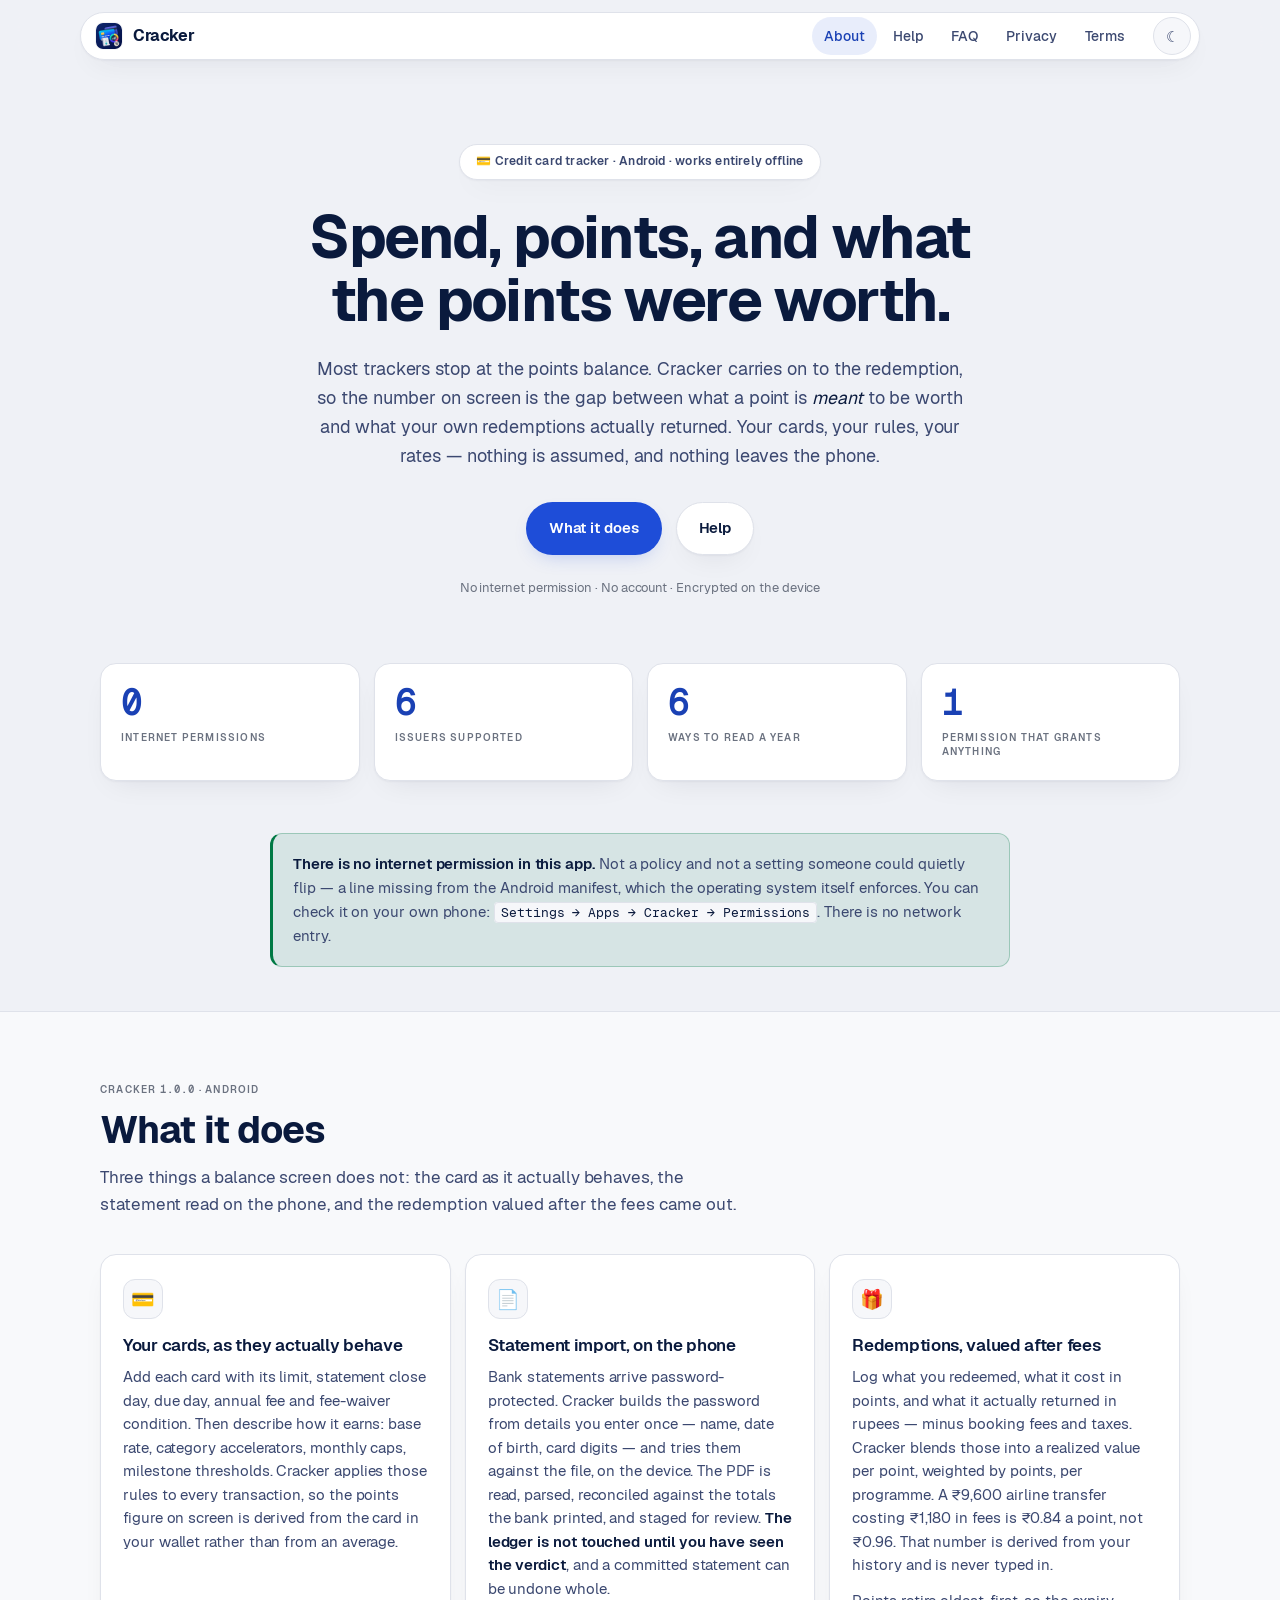
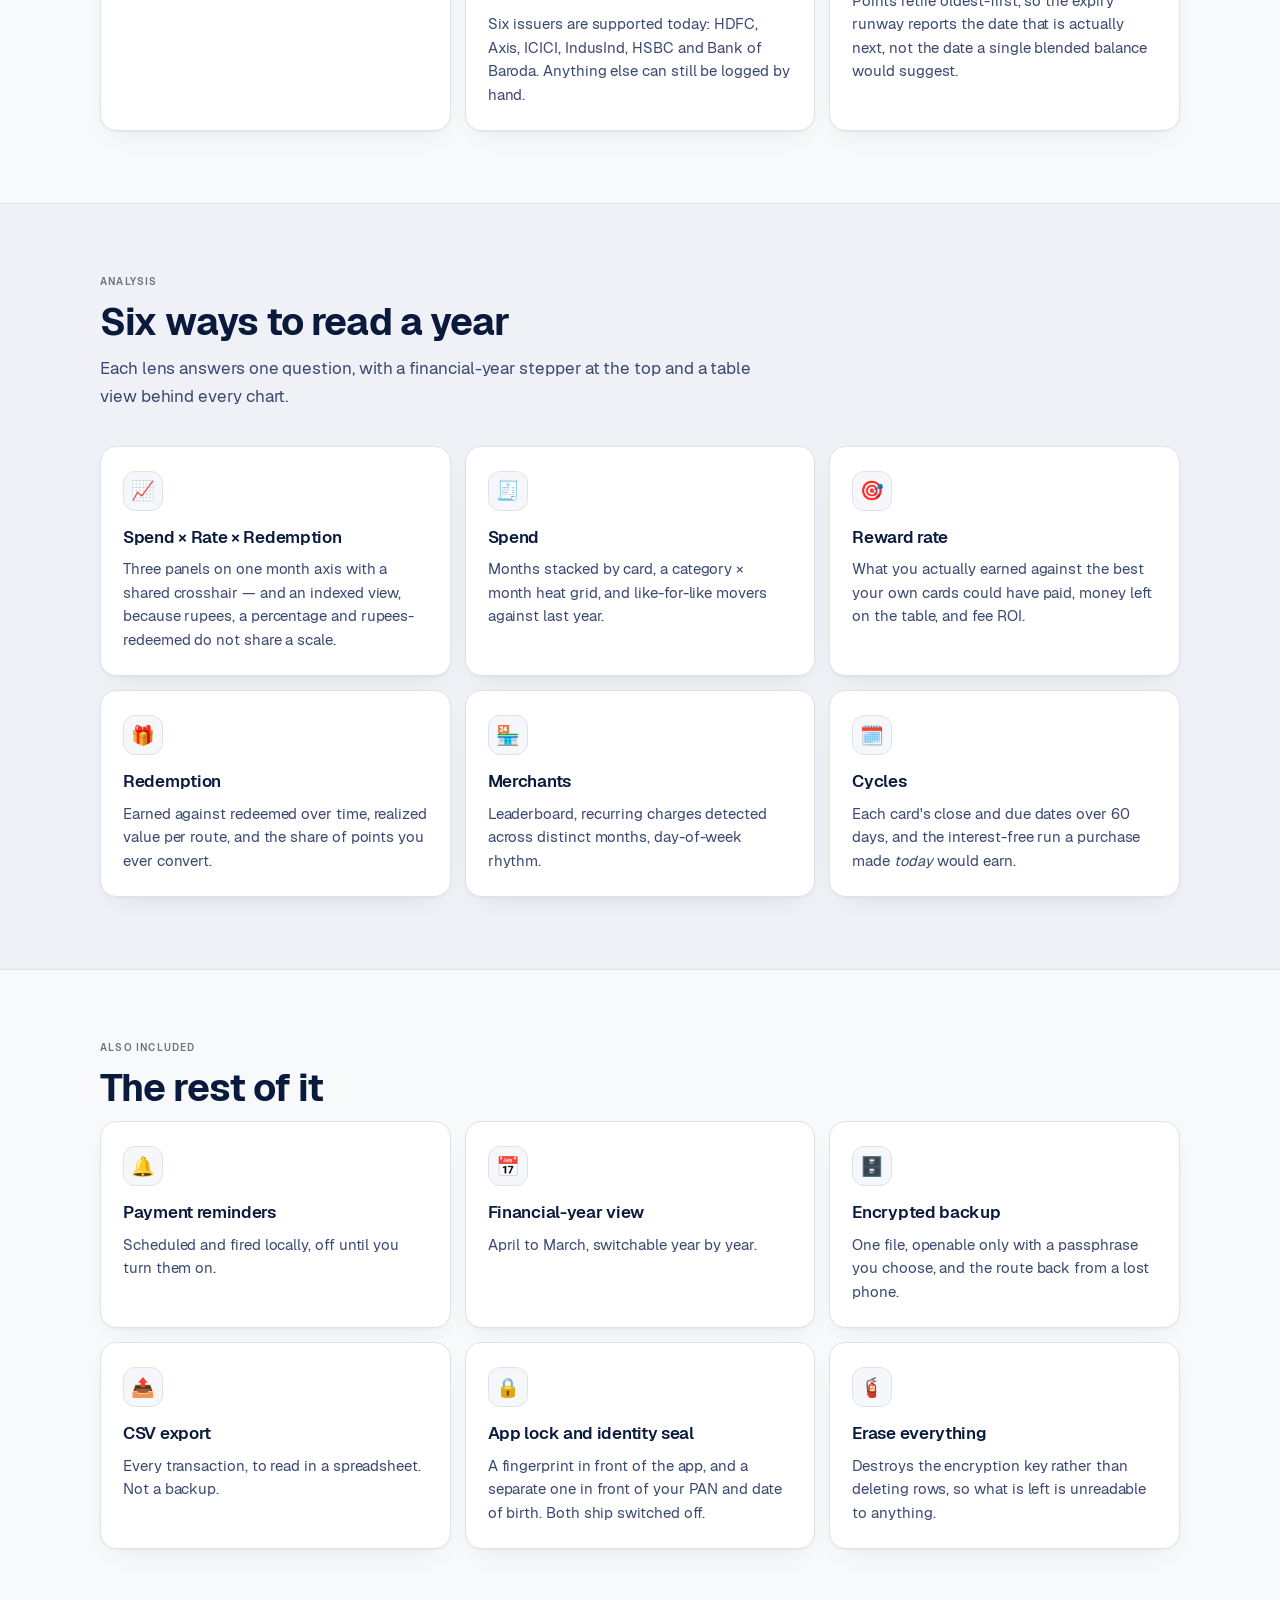
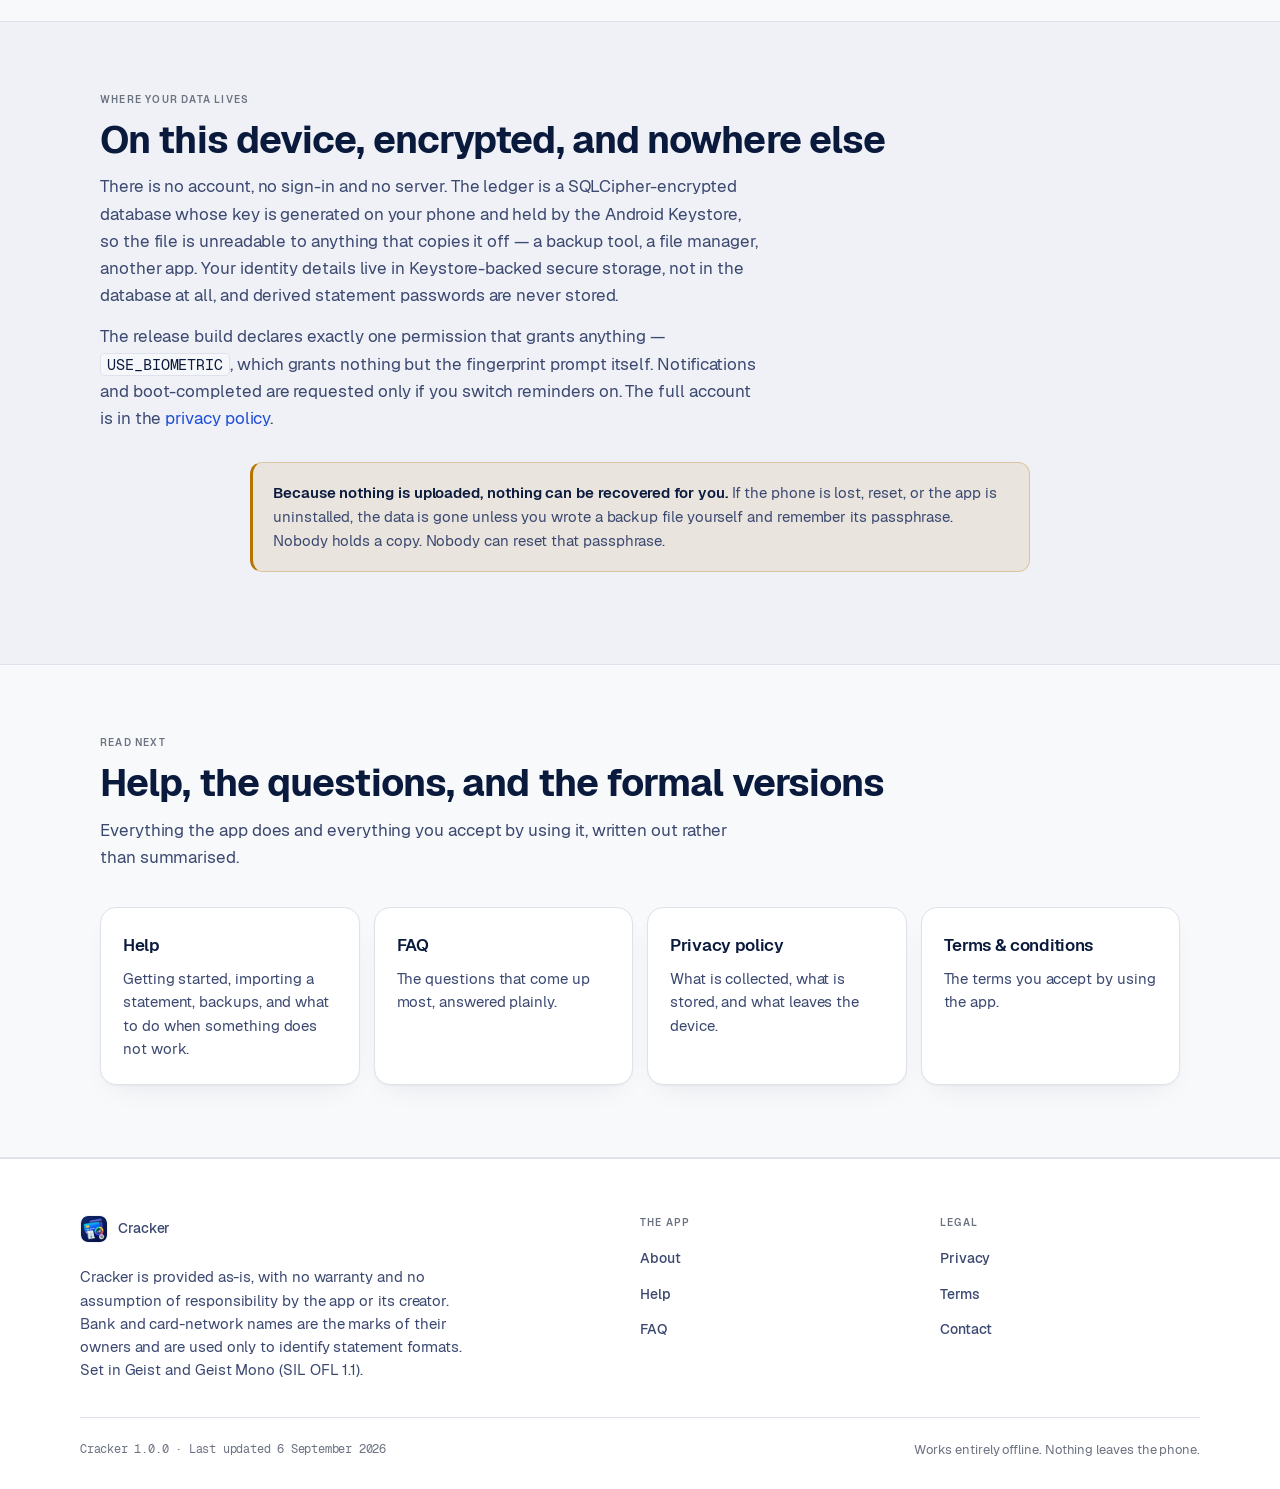
==== index.html @ d9017ed3 "First Commit" ====
<!DOCTYPE html>
<html lang="en">

<head>
<meta charset="utf-8">
<meta name="viewport" content="width=device-width, initial-scale=1">
<title>Cracker — credit card tracker</title>
<meta name="description" content="Cracker is an offline credit card tracker for Indian cards: spend, reward points, and what those points were actually worth. No internet permission, no account, encrypted on the device.">
<meta name="theme-color" content="#EFF1F6" media="(prefers-color-scheme: light)">
<meta name="theme-color" content="#080A0F" media="(prefers-color-scheme: dark)">

<meta property="og:type" content="website">
<meta property="og:url" content="https://sudo-githubuser.github.io/credit_card_tracker_app/">
<meta property="og:site_name" content="Cracker">
<meta property="og:title" content="Cracker — credit card tracker">
<meta property="og:image" content="https://sudo-githubuser.github.io/credit_card_tracker_app/icon.png">
<meta property="og:description" content="Spend, points, and what the points were worth. Offline, encrypted on the device, with no internet permission at all.">
<meta name="twitter:card" content="summary">

<link rel="canonical" href="https://sudo-githubuser.github.io/credit_card_tracker_app/">
<link rel="icon" type="image/png" href="favicon.png">
<link rel="apple-touch-icon" href="icon.png">
<link rel="stylesheet" href="styles.css">
<script>
    // Applied before first paint so a dark-theme reader never gets a white
    // flash on the way in.
    (function () {
        try {
            var t = localStorage.getItem('cracker-theme');
            if (t === 'light' || t === 'dark') {
                document.documentElement.setAttribute('data-theme', t);
            }
        } catch (e) { }
    })();
</script>
</head>

<body>
    <a class="skip-link" href="#main">Skip to content</a>

    <nav class="nav">
        <div class="nav-inner">
            <a href="index.html" class="nav-brand">
                <img class="nav-mark" src="icon.png" alt="" width="28" height="28" decoding="async">
                Cracker
            </a>
            <div class="nav-tools">
                <button class="icon-btn" data-theme-toggle type="button" aria-label="Switch theme">☾</button>
                <button class="icon-btn nav-toggle" data-nav-toggle type="button" aria-expanded="false"
                    aria-controls="nav-links" aria-label="Menu">☰</button>
            </div>
            <div class="nav-links" id="nav-links">
                <a href="index.html" class="active" aria-current="page">About</a>
                <a href="help.html">Help</a>
                <a href="faq.html">FAQ</a>
                <a href="privacy.html">Privacy</a>
                <a href="terms.html">Terms</a>
            </div>
        </div>
    </nav>

    <main id="main">
        <section class="hero">
            <span class="hero-badge">💳 Credit card tracker · Android · works entirely offline</span>
            <h1>Spend, points, and what <br>the points were worth.</h1>
            <p class="lede">
                Most trackers stop at the points balance. Cracker carries on to the redemption, so
                the number on screen is the gap between what a point is <em>meant</em> to be worth and
                what your own redemptions actually returned. Your cards, your rules, your rates —
                nothing is assumed, and nothing leaves the phone.
            </p>
            <div class="hero-actions">
                <a class="btn btn-primary" href="#what-it-does">What it does</a>
                <a class="btn btn-ghost" href="help.html">Help</a>
            </div>
            <p class="hero-note">No internet permission · No account · Encrypted on the device</p>
        </section>

        <section class="section-tight">
            <div class="wrap">
                <div class="stat-grid">
                    <div class="stat">
                        <div class="stat-number">0</div>
                        <div class="stat-label">Internet permissions</div>
                    </div>
                    <div class="stat">
                        <div class="stat-number">6</div>
                        <div class="stat-label">Issuers supported</div>
                    </div>
                    <div class="stat">
                        <div class="stat-number">6</div>
                        <div class="stat-label">Ways to read a year</div>
                    </div>
                    <div class="stat">
                        <div class="stat-number">1</div>
                        <div class="stat-label">Permission that grants anything</div>
                    </div>
                </div>
            </div>
        </section>

        <section class="section-tight">
            <div class="prose-wrap">
                <div class="callout callout-good">
                    <p><strong>There is no internet permission in this app.</strong> Not a policy and not a
                    setting someone could quietly flip — a line missing from the Android manifest, which the
                    operating system itself enforces. You can check it on your own phone: <span class="mono">Settings
                    → Apps → Cracker → Permissions</span>. There is no network entry.</p>
                </div>
            </div>
        </section>

        <!-- ================= What it does ================= -->
        <section class="section section-alt" id="what-it-does">
            <div class="wrap">
                <span class="eyebrow">Cracker <span class="num">1.0.0</span> · Android</span>
                <h2 class="section-title">What it does</h2>
                <p class="section-subtitle">Three things a balance screen does not: the card as it actually
                    behaves, the statement read on the phone, and the redemption valued after the fees came out.</p>

                <div class="feature-grid">
                    <article class="feature-card">
                        <div class="feature-icon" aria-hidden="true">💳</div>
                        <h3>Your cards, as they actually behave</h3>
                        <p>
                            Add each card with its limit, statement close day, due day, annual fee and fee-waiver
                            condition. Then describe how it earns: base rate, category accelerators, monthly caps,
                            milestone thresholds. Cracker applies those rules to every transaction, so the points
                            figure on screen is derived from the card in your wallet rather than from an average.
                        </p>
                    </article>

                    <article class="feature-card">
                        <div class="feature-icon" aria-hidden="true">📄</div>
                        <h3>Statement import, on the phone</h3>
                        <p>
                            Bank statements arrive password-protected. Cracker builds the password from details you
                            enter once — name, date of birth, card digits — and tries them against the file, on the
                            device. The PDF is read, parsed, reconciled against the totals the bank printed, and
                            staged for review. <strong>The ledger is not touched until you have seen the verdict</strong>,
                            and a committed statement can be undone whole.
                        </p>
                        <p>
                            Six issuers are supported today: HDFC, Axis, ICICI, IndusInd, HSBC and Bank of Baroda.
                            Anything else can still be logged by hand.
                        </p>
                    </article>

                    <article class="feature-card">
                        <div class="feature-icon" aria-hidden="true">🎁</div>
                        <h3>Redemptions, valued after fees</h3>
                        <p>
                            Log what you redeemed, what it cost in points, and what it actually returned in rupees —
                            minus booking fees and taxes. Cracker blends those into a realized value per point,
                            weighted by points, per programme. A ₹9,600 airline transfer costing ₹1,180 in fees is
                            ₹0.84 a point, not ₹0.96. That number is derived from your history and is never typed in.
                        </p>
                        <p>
                            Points retire oldest-first, so the expiry runway reports the date that is actually next,
                            not the date a single blended balance would suggest.
                        </p>
                    </article>
                </div>
            </div>
        </section>

        <!-- ================= The six lenses ================= -->
        <section class="section" id="analysis">
            <div class="wrap">
                <span class="eyebrow">Analysis</span>
                <h2 class="section-title">Six ways to read a year</h2>
                <p class="section-subtitle">Each lens answers one question, with a financial-year stepper at the
                    top and a table view behind every chart.</p>

                <div class="feature-grid">
                    <article class="feature-card">
                        <div class="feature-icon" aria-hidden="true">📈</div>
                        <h3>Spend × Rate × Redemption</h3>
                        <p>Three panels on one month axis with a shared crosshair — and an indexed view, because
                            rupees, a percentage and rupees-redeemed do not share a scale.</p>
                    </article>

                    <article class="feature-card">
                        <div class="feature-icon" aria-hidden="true">🧾</div>
                        <h3>Spend</h3>
                        <p>Months stacked by card, a category × month heat grid, and like-for-like movers against
                            last year.</p>
                    </article>

                    <article class="feature-card">
                        <div class="feature-icon" aria-hidden="true">🎯</div>
                        <h3>Reward rate</h3>
                        <p>What you actually earned against the best your own cards could have paid, money left on
                            the table, and fee ROI.</p>
                    </article>

                    <article class="feature-card">
                        <div class="feature-icon" aria-hidden="true">🎁</div>
                        <h3>Redemption</h3>
                        <p>Earned against redeemed over time, realized value per route, and the share of points you
                            ever convert.</p>
                    </article>

                    <article class="feature-card">
                        <div class="feature-icon" aria-hidden="true">🏪</div>
                        <h3>Merchants</h3>
                        <p>Leaderboard, recurring charges detected across distinct months, day-of-week rhythm.</p>
                    </article>

                    <article class="feature-card">
                        <div class="feature-icon" aria-hidden="true">🗓️</div>
                        <h3>Cycles</h3>
                        <p>Each card's close and due dates over 60 days, and the interest-free run a purchase made
                            <em>today</em> would earn.</p>
                    </article>
                </div>
            </div>
        </section>

        <!-- ================= The rest of it ================= -->
        <section class="section section-alt" id="more">
            <div class="wrap">
                <span class="eyebrow">Also included</span>
                <h2 class="section-title">The rest of it</h2>

                <div class="feature-grid">
                    <article class="feature-card">
                        <div class="feature-icon" aria-hidden="true">🔔</div>
                        <h3>Payment reminders</h3>
                        <p>Scheduled and fired locally, off until you turn them on.</p>
                    </article>

                    <article class="feature-card">
                        <div class="feature-icon" aria-hidden="true">📅</div>
                        <h3>Financial-year view</h3>
                        <p>April to March, switchable year by year.</p>
                    </article>

                    <article class="feature-card">
                        <div class="feature-icon" aria-hidden="true">🗄️</div>
                        <h3>Encrypted backup</h3>
                        <p>One file, openable only with a passphrase you choose, and the route back from a lost
                            phone.</p>
                    </article>

                    <article class="feature-card">
                        <div class="feature-icon" aria-hidden="true">📤</div>
                        <h3>CSV export</h3>
                        <p>Every transaction, to read in a spreadsheet. Not a backup.</p>
                    </article>

                    <article class="feature-card">
                        <div class="feature-icon" aria-hidden="true">🔒</div>
                        <h3>App lock and identity seal</h3>
                        <p>A fingerprint in front of the app, and a separate one in front of your PAN and date of
                            birth. Both ship switched off.</p>
                    </article>

                    <article class="feature-card">
                        <div class="feature-icon" aria-hidden="true">🧯</div>
                        <h3>Erase everything</h3>
                        <p>Destroys the encryption key rather than deleting rows, so what is left is unreadable to
                            anything.</p>
                    </article>
                </div>
            </div>
        </section>

        <!-- ================= Where your data lives ================= -->
        <section class="section" id="data">
            <div class="wrap">
                <span class="eyebrow">Where your data lives</span>
                <h2 class="section-title">On this device, encrypted, and nowhere else</h2>

                <div class="section-prose">
                    <p>
                        There is no account, no sign-in and no server. The ledger is a SQLCipher-encrypted
                        database whose key is generated on your phone and held by the Android Keystore, so the
                        file is unreadable to anything that copies it off — a backup tool, a file manager,
                        another app. Your identity details live in Keystore-backed secure storage, not in the
                        database at all, and derived statement passwords are never stored.
                    </p>
                    <p>
                        The release build declares exactly one permission that grants anything —
                        <span class="mono">USE_BIOMETRIC</span>, which grants nothing but the fingerprint prompt itself.
                        Notifications and boot-completed are requested only if you switch reminders on.
                        The full account is in the <a href="privacy.html">privacy policy</a>.
                    </p>
                </div>

                <div class="callout callout-wide">
                    <p><strong>Because nothing is uploaded, nothing can be recovered for you.</strong> If the
                    phone is lost, reset, or the app is uninstalled, the data is gone unless you wrote a
                    backup file yourself and remember its passphrase. Nobody holds a copy. Nobody can reset
                    that passphrase.</p>
                </div>
            </div>
        </section>

        <!-- ================= Read next ================= -->
        <section class="section section-alt" id="read-next">
            <div class="wrap">
                <span class="eyebrow">Read next</span>
                <h2 class="section-title">Help, the questions, and the formal versions</h2>
                <p class="section-subtitle">Everything the app does and everything you accept by using it,
                    written out rather than summarised.</p>

                <div class="link-grid">
                    <a href="help.html" class="link-card">
                        <h3>Help</h3>
                        <p>Getting started, importing a statement, backups, and what to do when something does not
                            work.</p>
                    </a>
                    <a href="faq.html" class="link-card">
                        <h3>FAQ</h3>
                        <p>The questions that come up most, answered plainly.</p>
                    </a>
                    <a href="privacy.html" class="link-card">
                        <h3>Privacy policy</h3>
                        <p>What is collected, what is stored, and what leaves the device.</p>
                    </a>
                    <a href="terms.html" class="link-card">
                        <h3>Terms &amp; conditions</h3>
                        <p>The terms you accept by using the app.</p>
                    </a>
                </div>
            </div>
        </section>
    </main>

    <footer class="footer">
        <div class="footer-grid">
            <div class="footer-brand">
                <a href="index.html" class="nav-brand">
                    <img class="nav-mark" src="icon.png" alt="" width="28" height="28" decoding="async">
                    Cracker
                </a>
                <p>Cracker is provided as-is, with no warranty and no assumption of responsibility by the
                app or its creator. Bank and card-network names are the marks of their owners and are used
                only to identify statement formats. Set in Geist and Geist Mono (SIL OFL 1.1).</p>
            </div>
            <div>
                <h4>The app</h4>
                <ul>
                    <li><a href="index.html">About</a></li>
                    <li><a href="help.html">Help</a></li>
                    <li><a href="faq.html">FAQ</a></li>
                </ul>
            </div>
            <div>
                <h4>Legal</h4>
                <ul>
                    <li><a href="privacy.html">Privacy</a></li>
                    <li><a href="terms.html">Terms</a></li>
                    <li><a href="mailto:praveen.dev.mys@gmail.com">Contact</a></li>
                </ul>
            </div>
        </div>
        <div class="footer-bottom">
            <span class="last-updated">Cracker 1.0.0 · Last updated 6 September 2026</span>
            <span>Works entirely offline. Nothing leaves the phone.</span>
        </div>
    </footer>

    <button class="to-top" data-to-top type="button" aria-label="Back to top">↑</button>

    <script src="site.js" defer></script>
</body>

</html>
---- styles.css ----
/* ==========================================================================
   Cracker — shared stylesheet

   One file for every page, so a change to the look lands everywhere at once.

   The structure of the design — the floating nav dock, the hero, the stat
   tiles, the card grids, the banded sections, the document pages with their
   contents list and callouts — follows the reference site. The palette and
   the type stay Cracker's own: the colours are the app's design tokens
   (lib/core/theme/tokens.dart), and the words are set in Geist and Geist
   Mono, bundled beside this file under fonts/ and used under SIL OFL 1.1
   (fonts/Geist-OFL.txt travels with them).
   ========================================================================== */

/* --- Type ---------------------------------------------------------------- */
@font-face {
    font-family: 'Geist';
    src: url('fonts/Geist-Regular.ttf') format('truetype');
    font-weight: 400;
    font-display: swap;
}

@font-face {
    font-family: 'Geist';
    src: url('fonts/Geist-Medium.ttf') format('truetype');
    font-weight: 500;
    font-display: swap;
}

@font-face {
    font-family: 'Geist';
    src: url('fonts/Geist-SemiBold.ttf') format('truetype');
    font-weight: 600;
    font-display: swap;
}

@font-face {
    font-family: 'Geist';
    src: url('fonts/Geist-Bold.ttf') format('truetype');
    font-weight: 700;
    font-display: swap;
}

@font-face {
    font-family: 'GeistMono';
    src: url('fonts/GeistMono-Regular.ttf') format('truetype');
    font-weight: 400;
    font-display: swap;
}

/* --- Tokens -------------------------------------------------------------- */
:root {
    /* Accent — the app's spend blue. */
    --accent: #1E4DD8;
    --accent-strong: #1A41B4;
    --accent-soft: rgba(30, 77, 216, 0.10);
    --accent-ring: rgba(30, 77, 216, 0.34);

    /* Surfaces */
    --bg: #EFF1F6;
    --surface: #FFFFFF;
    --surface-2: #F6F7FA;
    --line: #DFE2EA;
    --hairline: rgba(10, 26, 61, 0.05);

    /* Ink */
    --ink: #0A1A3D;
    --ink-2: #3B4870;
    --muted: #6B7280;

    /* Meaning — earn, burn and critical, as the app paints them. */
    --good: #007944;
    --good-soft: rgba(0, 121, 68, 0.10);
    --good-line: rgba(0, 121, 68, 0.28);
    --warn: #B57500;
    --warn-soft: rgba(181, 117, 0, 0.10);
    --warn-line: rgba(181, 117, 0, 0.28);
    --crit: #C13C3C;
    --crit-soft: rgba(193, 60, 60, 0.09);
    --crit-line: rgba(193, 60, 60, 0.30);

    /* Radii — R.well … R.sheet */
    --r-xs: 4px;
    --r-sm: 8px;
    --r-md: 12px;
    --r-lg: 16px;
    --r-xl: 20px;
    --r-xxl: 28px;
    --r-pill: 999px;

    /* Depth. A card carries a border as well, so the lift only has to
       separate it from the ground. */
    --lift: 0 1px 2px rgba(15, 23, 42, 0.04), 0 12px 30px -14px rgba(15, 23, 42, 0.10);
    --lift-lg: 0 2px 4px rgba(15, 23, 42, 0.05), 0 24px 48px -20px rgba(15, 23, 42, 0.16);

    /* Type */
    --font-ui: 'Geist', Roboto, 'Segoe UI', system-ui, -apple-system, sans-serif;
    --font-body: 'Geist', Roboto, 'Segoe UI', system-ui, -apple-system, sans-serif;
    --font-mono: 'GeistMono', ui-monospace, 'Cascadia Mono', Consolas, monospace;

    --nav-h: 64px;
    --maxw: 1120px;
    --maxw-prose: 780px;
}

/* Dark for anyone whose system asks for it, with the toggle able to override
   in either direction. Both selectors are needed: the media query alone
   cannot be turned off, and the attribute alone ignores the system setting. */
@media (prefers-color-scheme: dark) {
    :root:not([data-theme="light"]) {
        --accent: #5B8FFF;
        --accent-strong: #8FB4FF;
        --accent-soft: rgba(91, 143, 255, 0.14);
        --accent-ring: rgba(91, 143, 255, 0.42);

        --bg: #080A0F;
        --surface: #12161E;
        --surface-2: #1A1F29;
        --line: #232936;
        --hairline: rgba(255, 255, 255, 0.05);

        --ink: #F4F5F7;
        --ink-2: #A9B2C0;
        --muted: #7C8698;

        --good: #00C46A;
        --good-soft: rgba(0, 196, 106, 0.14);
        --good-line: rgba(0, 196, 106, 0.30);
        --warn: #E9A63B;
        --warn-soft: rgba(233, 166, 59, 0.14);
        --warn-line: rgba(233, 166, 59, 0.30);
        --crit: #FF7A7A;
        --crit-soft: rgba(255, 122, 122, 0.13);
        --crit-line: rgba(255, 122, 122, 0.30);

        --lift: 0 12px 32px -14px rgba(0, 0, 0, 0.80);
        --lift-lg: 0 20px 48px -18px rgba(0, 0, 0, 0.85);
    }
}

:root[data-theme="dark"] {
    --accent: #5B8FFF;
    --accent-strong: #8FB4FF;
    --accent-soft: rgba(91, 143, 255, 0.14);
    --accent-ring: rgba(91, 143, 255, 0.42);

    --bg: #080A0F;
    --surface: #12161E;
    --surface-2: #1A1F29;
    --line: #232936;
    --hairline: rgba(255, 255, 255, 0.05);

    --ink: #F4F5F7;
    --ink-2: #A9B2C0;
    --muted: #7C8698;

    --good: #00C46A;
    --good-soft: rgba(0, 196, 106, 0.14);
    --good-line: rgba(0, 196, 106, 0.30);
    --warn: #E9A63B;
    --warn-soft: rgba(233, 166, 59, 0.14);
    --warn-line: rgba(233, 166, 59, 0.30);
    --crit: #FF7A7A;
    --crit-soft: rgba(255, 122, 122, 0.13);
    --crit-line: rgba(255, 122, 122, 0.30);

    --lift: 0 12px 32px -14px rgba(0, 0, 0, 0.80);
    --lift-lg: 0 20px 48px -18px rgba(0, 0, 0, 0.85);
}

/* --- Base ---------------------------------------------------------------- */
*,
*::before,
*::after {
    margin: 0;
    padding: 0;
    box-sizing: border-box;
}

html {
    scroll-behavior: smooth;
    /* So an anchor jump does not park the heading underneath the sticky nav. */
    scroll-padding-top: calc(var(--nav-h) + 24px);
    -webkit-text-size-adjust: 100%;
}

@media (prefers-reduced-motion: reduce) {

    html {
        scroll-behavior: auto;
    }

    *,
    *::before,
    *::after {
        animation-duration: 0.01ms !important;
        transition-duration: 0.01ms !important;
    }
}

body {
    font-family: var(--font-body);
    background: var(--bg);
    color: var(--ink);
    line-height: 1.65;
    font-size: 16px;
    letter-spacing: -0.07px;
    -webkit-font-smoothing: antialiased;
    -moz-osx-font-smoothing: grayscale;
}

img {
    max-width: 100%;
    display: block;
}

a {
    color: var(--accent);
    text-decoration: none;
}

a:hover {
    text-decoration: underline;
}

:focus-visible {
    outline: 2px solid var(--accent);
    outline-offset: 3px;
    border-radius: var(--r-xs);
}

/* The app's micro-caps section label — small, wide tracking, upper case. It
   is the most recognisable piece of the app's type, so every section on the
   site is introduced by one. */
.eyebrow {
    display: block;
    font-family: var(--font-ui);
    font-size: 10px;
    font-weight: 600;
    letter-spacing: 1.2px;
    line-height: 1.2;
    text-transform: uppercase;
    color: var(--muted);
    margin-bottom: 12px;
}

/* Anything the eye compares down a column is set in the mono face with
   tabular figures. */
.num {
    font-family: var(--font-mono);
    font-variant-numeric: tabular-nums;
    font-feature-settings: "tnum" 1;
}

code,
.mono {
    font-family: var(--font-mono);
    font-size: 0.88em;
    color: var(--ink);
    background: var(--surface-2);
    border: 1px solid var(--line);
    border-radius: var(--r-xs);
    padding: 1px 6px;
}

em {
    font-style: italic;
}

.skip-link {
    position: absolute;
    left: -9999px;
    top: 0;
    background: var(--accent);
    color: #fff;
    padding: 10px 18px;
    border-radius: 0 0 var(--r-md) 0;
    font-family: var(--font-ui);
    font-weight: 600;
    z-index: 200;
}

.skip-link:focus {
    left: 0;
}

.wrap {
    max-width: var(--maxw);
    margin: 0 auto;
    padding: 0 20px;
}

.prose-wrap {
    max-width: var(--maxw-prose);
    margin: 0 auto;
    padding: 0 20px;
}

/* --- Navigation ----------------------------------------------------------
   A floating dock rather than a full-width bar, because that is what the app
   does: its navigation rides above the content at the sheet radius. */
.nav {
    position: sticky;
    top: 0;
    z-index: 100;
    padding: 12px 20px;
    background: var(--bg);
    background: color-mix(in srgb, var(--bg) 82%, transparent);
    backdrop-filter: saturate(160%) blur(14px);
    -webkit-backdrop-filter: saturate(160%) blur(14px);
}

.nav-inner {
    max-width: var(--maxw);
    margin: 0 auto;
    height: calc(var(--nav-h) - 16px);
    padding: 0 8px 0 14px;
    display: flex;
    align-items: center;
    gap: 16px;
    background: var(--surface);
    border: 1px solid var(--line);
    border-radius: var(--r-xxl);
    box-shadow: var(--lift);
}

.nav-brand {
    display: inline-flex;
    align-items: center;
    gap: 10px;
    font-family: var(--font-ui);
    font-weight: 700;
    font-size: 16px;
    letter-spacing: -0.4px;
    color: var(--ink);
    margin-right: auto;
    white-space: nowrap;
}

.nav-brand:hover {
    text-decoration: none;
}

.nav-mark {
    width: 28px;
    height: 28px;
    border-radius: var(--r-sm);
    border: 1px solid var(--hairline);
}

.nav-links {
    display: flex;
    align-items: center;
    gap: 4px;
}

.nav-links a {
    font-family: var(--font-ui);
    font-size: 13.5px;
    font-weight: 500;
    letter-spacing: -0.1px;
    color: var(--ink-2);
    padding: 8px 12px;
    border-radius: var(--r-pill);
    transition: background 0.15s ease, color 0.15s ease;
}

.nav-links a:hover {
    background: var(--surface-2);
    color: var(--ink);
    text-decoration: none;
}

.nav-links a.active {
    background: var(--accent-soft);
    color: var(--accent-strong);
}

.nav-tools {
    display: flex;
    align-items: center;
    gap: 6px;
    order: 3;
}

.icon-btn {
    width: 38px;
    height: 38px;
    display: inline-flex;
    align-items: center;
    justify-content: center;
    font-size: 15px;
    line-height: 1;
    color: var(--ink-2);
    background: var(--surface-2);
    border: 1px solid var(--line);
    border-radius: var(--r-pill);
    cursor: pointer;
    transition: background 0.15s ease, color 0.15s ease;
}

.icon-btn:hover {
    background: var(--accent-soft);
    color: var(--accent-strong);
}

.nav-toggle {
    display: none;
}

@media (max-width: 860px) {
    .nav-toggle {
        display: inline-flex;
    }

    .nav-inner {
        flex-wrap: wrap;
        height: auto;
        padding: 10px 10px 10px 14px;
        border-radius: var(--r-xl);
    }

    .nav-links {
        display: none;
        order: 4;
        width: 100%;
        flex-direction: column;
        align-items: stretch;
        gap: 2px;
        padding-top: 10px;
        margin-top: 10px;
        border-top: 1px solid var(--line);
    }

    .nav-links.open {
        display: flex;
    }

    .nav-links a {
        padding: 11px 12px;
        border-radius: var(--r-md);
        font-size: 15px;
    }
}

/* --- Buttons ------------------------------------------------------------- */
.btn {
    display: inline-flex;
    align-items: center;
    justify-content: center;
    gap: 10px;
    font-family: var(--font-ui);
    font-size: 15px;
    font-weight: 600;
    letter-spacing: -0.1px;
    padding: 13px 22px;
    border: 1px solid transparent;
    border-radius: var(--r-pill);
    cursor: pointer;
    transition: transform 0.15s ease, box-shadow 0.15s ease, background 0.15s ease;
}

.btn:hover {
    text-decoration: none;
}

.btn-primary {
    background: var(--accent);
    color: #fff;
    box-shadow: 0 8px 20px -10px var(--accent-ring);
}

.btn-primary:hover {
    background: var(--accent-strong);
    transform: translateY(-1px);
}

/* On dark, the accent is the light half of the pair, so the label has to be
   the dark one — white on #5B8FFF is unreadable. */
:root[data-theme="dark"] .btn-primary {
    color: #06122E;
}

@media (prefers-color-scheme: dark) {
    :root:not([data-theme="light"]) .btn-primary {
        color: #06122E;
    }
}

.btn-ghost {
    background: var(--surface);
    color: var(--ink);
    border-color: var(--line);
    box-shadow: var(--lift);
}

.btn-ghost:hover {
    border-color: var(--accent);
    color: var(--accent-strong);
    transform: translateY(-1px);
}

.btn-sm {
    font-size: 13.5px;
    padding: 10px 16px;
}

/* --- Hero ---------------------------------------------------------------- */
.hero {
    max-width: var(--maxw);
    margin: 0 auto;
    padding: 72px 20px 56px;
    text-align: center;
}

.hero-badge {
    display: inline-flex;
    align-items: center;
    gap: 8px;
    font-family: var(--font-ui);
    font-size: 12px;
    font-weight: 600;
    letter-spacing: 0.2px;
    color: var(--ink-2);
    background: var(--surface);
    border: 1px solid var(--line);
    border-radius: var(--r-pill);
    padding: 7px 16px;
    box-shadow: var(--lift);
    margin-bottom: 26px;
}

.hero-badge .num {
    color: var(--accent-strong);
    font-size: 11px;
    font-weight: 600;
}

.hero h1 {
    font-family: var(--font-ui);
    font-size: clamp(2.15rem, 5.6vw, 3.75rem);
    font-weight: 700;
    line-height: 1.06;
    letter-spacing: -1.6px;
    margin-bottom: 22px;
}

/* The break in the headline is a desktop decision. On a phone it strands the
   last word on a line of its own; let the text find its own breaks there. */
@media (max-width: 620px) {
    .hero h1 br {
        display: none;
    }
}

.hero .lede {
    max-width: 660px;
    margin: 0 auto 32px;
    font-size: 17.5px;
    line-height: 1.65;
    color: var(--ink-2);
}

.hero .lede em {
    color: var(--ink);
}

.hero-actions {
    display: flex;
    gap: 14px;
    justify-content: center;
    flex-wrap: wrap;
}

.hero-note {
    margin-top: 22px;
    font-family: var(--font-ui);
    font-size: 13px;
    color: var(--muted);
}

/* --- Sections ------------------------------------------------------------ */
.section {
    padding: 72px 0;
}

.section-tight {
    padding: 8px 0 24px;
}

/* A banded section, kept between the ground and the card fill rather than
   equal to either, so the cards standing on it keep their edge. */
.section-alt {
    background: var(--surface-2);
    background: color-mix(in srgb, var(--surface) 55%, var(--bg));
    border-top: 1px solid var(--line);
    border-bottom: 1px solid var(--line);
}

.section-title {
    font-family: var(--font-ui);
    font-size: clamp(1.65rem, 3.4vw, 2.35rem);
    font-weight: 700;
    letter-spacing: -0.9px;
    line-height: 1.15;
    margin-bottom: 12px;
}

.section-subtitle {
    font-size: 16.5px;
    color: var(--ink-2);
    max-width: 660px;
    margin-bottom: 36px;
}

.section-prose {
    max-width: 660px;
    margin-bottom: 30px;
}

.section-prose p {
    font-size: 16.5px;
    color: var(--ink-2);
    margin-bottom: 14px;
}

.section-prose p:last-child {
    margin-bottom: 0;
}

.section-prose strong {
    color: var(--ink);
    font-weight: 600;
}

/* --- Stat tiles ----------------------------------------------------------
   The app's metric tile: a micro-caps label under a mono figure. */
.stat-grid {
    display: grid;
    grid-template-columns: repeat(auto-fit, minmax(150px, 1fr));
    gap: 14px;
}

.stat {
    background: var(--surface);
    border: 1px solid var(--line);
    border-radius: var(--r-lg);
    padding: 22px 20px;
    box-shadow: var(--lift);
}

.stat-number {
    font-family: var(--font-mono);
    font-variant-numeric: tabular-nums;
    font-size: 34px;
    font-weight: 700;
    line-height: 1.05;
    letter-spacing: -1px;
    color: var(--accent-strong);
    margin-bottom: 10px;
}

.stat-label {
    font-family: var(--font-ui);
    font-size: 10px;
    font-weight: 600;
    letter-spacing: 1.2px;
    text-transform: uppercase;
    color: var(--muted);
    line-height: 1.35;
}

/* --- Chips --------------------------------------------------------------- */
.chip {
    font-family: var(--font-ui);
    font-size: 13px;
    font-weight: 500;
    letter-spacing: -0.1px;
    color: var(--ink-2);
    background: var(--surface);
    border: 1px solid var(--line);
    border-radius: var(--r-pill);
    padding: 8px 16px;
    cursor: pointer;
    transition: background 0.15s ease, color 0.15s ease, border-color 0.15s ease;
}

.chip:hover {
    border-color: var(--accent);
    color: var(--accent-strong);
}

.chip[aria-pressed="true"] {
    background: var(--accent);
    border-color: var(--accent);
    color: #fff;
    font-weight: 600;
}

/* --- Feature cards ------------------------------------------------------- */
.feature-grid {
    display: grid;
    grid-template-columns: repeat(auto-fill, minmax(290px, 1fr));
    gap: 14px;
}

.feature-card {
    background: var(--surface);
    border: 1px solid var(--line);
    border-radius: var(--r-lg);
    padding: 24px 22px;
    box-shadow: var(--lift);
    transition: transform 0.15s ease, border-color 0.15s ease;
}

.feature-card:hover {
    transform: translateY(-2px);
    border-color: var(--accent-ring);
    border-color: color-mix(in srgb, var(--accent) 40%, var(--line));
}

.feature-card[hidden] {
    display: none;
}

/* The recessed icon well the app uses inside its cards. */
.feature-icon {
    width: 40px;
    height: 40px;
    display: inline-flex;
    align-items: center;
    justify-content: center;
    font-size: 19px;
    line-height: 1;
    background: var(--surface-2);
    border: 1px solid var(--line);
    border-radius: var(--r-md);
    margin-bottom: 16px;
}

.feature-card h3 {
    font-family: var(--font-ui);
    font-size: 16.5px;
    font-weight: 600;
    letter-spacing: -0.3px;
    line-height: 1.3;
    margin-bottom: 9px;
}

.feature-card p {
    font-size: 14.5px;
    line-height: 1.62;
    color: var(--ink-2);
    margin-bottom: 12px;
}

.feature-card p:last-child {
    margin-bottom: 0;
}

.feature-card strong {
    color: var(--ink);
    font-weight: 600;
}

/* A card whose whole point is one figure and one sentence. */
.feature-card .lens-answer {
    font-size: 14.5px;
}

/* --- Link cards ---------------------------------------------------------- */
.link-grid {
    display: grid;
    grid-template-columns: repeat(auto-fit, minmax(250px, 1fr));
    gap: 14px;
}

.link-card {
    display: block;
    background: var(--surface);
    border: 1px solid var(--line);
    border-radius: var(--r-lg);
    padding: 24px 22px;
    box-shadow: var(--lift);
    color: inherit;
    transition: transform 0.15s ease, border-color 0.15s ease;
}

.link-card:hover {
    transform: translateY(-2px);
    border-color: var(--accent);
    text-decoration: none;
}

.link-card h3 {
    font-family: var(--font-ui);
    font-size: 16.5px;
    font-weight: 600;
    letter-spacing: -0.3px;
    margin-bottom: 8px;
    color: var(--ink);
}

.link-card p {
    font-size: 14.5px;
    color: var(--ink-2);
    line-height: 1.6;
}

/* --- Document pages ------------------------------------------------------ */
.page-head {
    padding: 64px 0 34px;
}

.page-head h1 {
    font-family: var(--font-ui);
    font-size: clamp(2rem, 5vw, 2.9rem);
    font-weight: 700;
    letter-spacing: -1.2px;
    line-height: 1.1;
    margin-bottom: 12px;
}

.page-head .subtitle {
    font-size: 17px;
    color: var(--ink-2);
    margin-bottom: 12px;
}

.page-head .subtitle:last-child {
    margin-bottom: 0;
}

.last-updated {
    font-family: var(--font-mono);
    font-size: 12.5px;
    color: var(--muted);
    letter-spacing: -0.2px;
}

.doc {
    padding-bottom: 72px;
}

.doc .section-block {
    padding: 30px 0;
    border-top: 1px solid var(--line);
}

.doc h2 {
    font-family: var(--font-ui);
    font-size: 21px;
    font-weight: 700;
    letter-spacing: -0.5px;
    margin-bottom: 14px;
    scroll-margin-top: calc(var(--nav-h) + 24px);
}

.doc h3 {
    font-family: var(--font-ui);
    font-size: 16px;
    font-weight: 600;
    letter-spacing: -0.2px;
    color: var(--ink);
    margin: 22px 0 10px;
}

.doc h4 {
    font-family: var(--font-ui);
    font-size: 15px;
    font-weight: 600;
    letter-spacing: -0.2px;
    color: var(--ink);
    margin: 20px 0 8px;
}

.doc h3:first-child,
.doc h4:first-child {
    margin-top: 0;
}

.doc p {
    color: var(--ink-2);
    margin-bottom: 14px;
    font-size: 15.5px;
}

.doc ul,
.doc ol {
    color: var(--ink-2);
    margin: 0 0 14px 22px;
    font-size: 15.5px;
}

.doc li {
    margin-bottom: 8px;
}

.doc li > ul {
    margin-top: 8px;
}

.doc strong {
    color: var(--ink);
    font-weight: 600;
}

.doc .link-grid,
.doc .table-card {
    margin-top: 20px;
}

/* --- Numbered steps ------------------------------------------------------ */
ol.steps {
    list-style: none;
    counter-reset: step;
    margin: 20px 0 14px;
    padding: 0;
}

ol.steps > li {
    counter-increment: step;
    position: relative;
    padding-left: 46px;
    margin-bottom: 24px;
}

ol.steps > li:last-child {
    margin-bottom: 0;
}

ol.steps > li::before {
    content: counter(step);
    position: absolute;
    left: 0;
    top: 0;
    width: 30px;
    height: 30px;
    display: grid;
    place-items: center;
    border-radius: var(--r-pill);
    background: var(--accent-soft);
    border: 1px solid var(--accent-ring);
    color: var(--accent-strong);
    font-family: var(--font-mono);
    font-size: 13px;
    font-weight: 500;
}

/* The step's own title only — a direct child. As a descendant selector this
   also caught every emphasised phrase inside the step's prose and threw each
   one onto a line of its own. */
ol.steps > li > strong {
    display: block;
    font-family: var(--font-ui);
    font-size: 16px;
    font-weight: 600;
    letter-spacing: -0.3px;
    color: var(--ink);
    margin-bottom: 4px;
    padding-top: 2px;
}

ol.steps > li > p:last-child {
    margin-bottom: 0;
}

/* --- Table of contents --------------------------------------------------- */
.toc {
    background: var(--surface);
    border: 1px solid var(--line);
    border-radius: var(--r-lg);
    padding: 22px 24px;
    margin-bottom: 12px;
    box-shadow: var(--lift);
}

.toc h2 {
    font-family: var(--font-ui);
    font-size: 10px;
    font-weight: 600;
    letter-spacing: 1.2px;
    text-transform: uppercase;
    color: var(--muted);
    margin-bottom: 14px;
}

.toc ol {
    margin: 0;
    padding-left: 20px;
    columns: 2;
    column-gap: 28px;
}

.toc li {
    margin-bottom: 7px;
    font-size: 14.5px;
    color: var(--muted);
    break-inside: avoid;
}

.toc a {
    color: var(--ink-2);
}

.toc a:hover {
    color: var(--accent-strong);
}

@media (max-width: 620px) {
    .toc ol {
        columns: 1;
    }
}

/* --- Callouts ------------------------------------------------------------ */
.callout {
    background: var(--warn-soft);
    border: 1px solid var(--warn-line);
    border-left: 3px solid var(--warn);
    border-radius: var(--r-md);
    padding: 18px 20px;
    margin: 20px 0;
    font-size: 15px;
    color: var(--ink-2);
    line-height: 1.6;
}

.callout p {
    margin-bottom: 12px;
    font-size: 15px;
    color: var(--ink-2);
}

.callout p:last-child,
.callout ul:last-child {
    margin-bottom: 0;
}

.callout ul {
    margin: 0 0 12px 20px;
    font-size: 15px;
}

.callout li {
    margin-bottom: 7px;
}

.callout strong {
    color: var(--ink);
    font-weight: 600;
}

.callout-info {
    background: var(--accent-soft);
    border-color: var(--accent-ring);
    border-left-color: var(--accent);
}

.callout-good {
    background: var(--good-soft);
    border-color: var(--good-line);
    border-left-color: var(--good);
}

.callout-crit {
    background: var(--crit-soft);
    border-color: var(--crit-line);
    border-left-color: var(--crit);
}

/* A callout standing on the wide grid rather than inside prose. */
.callout-wide {
    max-width: var(--maxw-prose);
    margin-left: auto;
    margin-right: auto;
}

/* --- Tables --------------------------------------------------------------
   Anything read down a column gets a surface of its own, so the rows do not
   float on the page ground. */
.table-card {
    overflow-x: auto;
    background: var(--surface);
    border: 1px solid var(--line);
    border-radius: var(--r-lg);
    box-shadow: var(--lift);
    margin: 0 0 16px;
}

table {
    border-collapse: collapse;
    width: 100%;
    min-width: 440px;
    font-size: 14.5px;
}

th {
    font-family: var(--font-ui);
    font-size: 10px;
    font-weight: 600;
    letter-spacing: 1.2px;
    text-transform: uppercase;
    color: var(--muted);
    text-align: left;
    padding: 13px 18px;
    background: var(--surface-2);
    border-bottom: 1px solid var(--line);
}

td {
    padding: 14px 18px;
    border-bottom: 1px solid var(--line);
    color: var(--ink-2);
    vertical-align: top;
    line-height: 1.6;
}

tbody tr:last-child td {
    border-bottom: 0;
}

td:first-child {
    color: var(--ink);
    font-weight: 500;
}

/* --- FAQ ----------------------------------------------------------------- */
.faq-tools {
    display: flex;
    gap: 10px;
    align-items: center;
    flex-wrap: wrap;
    margin-bottom: 12px;
}

.search-field {
    position: relative;
    flex: 1 1 260px;
    display: flex;
    align-items: center;
}

.search-field svg {
    position: absolute;
    left: 15px;
    width: 17px;
    height: 17px;
    color: var(--muted);
    pointer-events: none;
}

.search-field input {
    width: 100%;
    font-family: var(--font-ui);
    font-size: 14.5px;
    color: var(--ink);
    background: var(--surface);
    border: 1px solid var(--line);
    border-radius: var(--r-pill);
    padding: 12px 16px 12px 42px;
    box-shadow: var(--lift);
}

.search-field input::placeholder {
    color: var(--muted);
}

.search-field input:focus {
    outline: none;
    border-color: var(--accent);
    box-shadow: 0 0 0 3px var(--accent-ring);
}

.faq-count {
    font-family: var(--font-ui);
    font-size: 11px;
    font-weight: 600;
    letter-spacing: 1.1px;
    text-transform: uppercase;
    color: var(--muted);
    margin-bottom: 26px;
}

.faq-category {
    margin-bottom: 34px;
}

.faq-category[hidden] {
    display: none;
}

.faq-category-title {
    font-family: var(--font-ui);
    font-size: 10px;
    font-weight: 600;
    letter-spacing: 1.2px;
    text-transform: uppercase;
    color: var(--muted);
    padding-bottom: 10px;
    margin-bottom: 12px;
    border-bottom: 1px solid var(--line);
    scroll-margin-top: calc(var(--nav-h) + 24px);
}

details.faq-item {
    background: var(--surface);
    border: 1px solid var(--line);
    border-radius: var(--r-md);
    margin-bottom: 8px;
    box-shadow: var(--lift);
    scroll-margin-top: calc(var(--nav-h) + 24px);
}

details.faq-item[hidden] {
    display: none;
}

details.faq-item[open] {
    border-color: var(--accent-ring);
    border-color: color-mix(in srgb, var(--accent) 40%, var(--line));
}

details.faq-item > summary {
    display: flex;
    align-items: flex-start;
    justify-content: space-between;
    gap: 14px;
    font-family: var(--font-ui);
    font-size: 15.5px;
    font-weight: 600;
    letter-spacing: -0.2px;
    line-height: 1.45;
    color: var(--ink);
    padding: 16px 20px;
    cursor: pointer;
    list-style: none;
}

details.faq-item > summary::-webkit-details-marker {
    display: none;
}

details.faq-item > summary::after {
    content: "+";
    font-family: var(--font-mono);
    font-size: 18px;
    font-weight: 500;
    line-height: 1.2;
    color: var(--muted);
    flex: 0 0 auto;
    transition: transform 0.18s ease, color 0.18s ease;
}

details.faq-item[open] > summary::after {
    content: "−";
    color: var(--accent-strong);
}

details.faq-item > summary:hover {
    color: var(--accent-strong);
}

.faq-answer {
    padding: 16px 20px 18px;
    border-top: 1px solid var(--line);
}

.faq-answer p {
    font-size: 15px;
    color: var(--ink-2);
    margin-bottom: 12px;
    line-height: 1.62;
}

.faq-answer p:last-child,
.faq-answer ul:last-child {
    margin-bottom: 0;
}

.faq-answer ul {
    margin: 0 0 12px 20px;
    color: var(--ink-2);
    font-size: 15px;
}

.faq-answer li {
    margin-bottom: 7px;
    line-height: 1.6;
}

.faq-answer strong {
    color: var(--ink);
    font-weight: 600;
}

.no-results {
    background: var(--surface);
    border: 1px solid var(--line);
    border-radius: var(--r-lg);
    padding: 34px 24px;
    text-align: center;
    box-shadow: var(--lift);
}

.no-results strong {
    display: block;
    font-family: var(--font-ui);
    font-size: 17px;
    letter-spacing: -0.3px;
    margin-bottom: 8px;
}

.no-results p {
    color: var(--ink-2);
    font-size: 15px;
}

/* --- Closing band -------------------------------------------------------- */
.cta-band {
    max-width: var(--maxw);
    margin: 0 auto 72px;
    padding: 56px 32px;
    text-align: center;
    background: var(--surface);
    border: 1px solid var(--line);
    border-radius: var(--r-xxl);
    box-shadow: var(--lift-lg);
}

.cta-band h2 {
    font-family: var(--font-ui);
    font-size: clamp(1.55rem, 3.4vw, 2.15rem);
    font-weight: 700;
    letter-spacing: -0.9px;
    margin-bottom: 12px;
}

.cta-band p {
    color: var(--ink-2);
    font-size: 16.5px;
    max-width: 580px;
    margin: 0 auto 28px;
}

.cta-band p:last-child {
    margin-bottom: 0;
}

@media (max-width: 620px) {
    .cta-band {
        margin: 0 16px 56px;
        padding: 44px 22px;
        border-radius: var(--r-xl);
    }
}

/* --- Footer -------------------------------------------------------------- */
.footer {
    background: var(--surface);
    border-top: 1px solid var(--line);
    padding: 56px 20px 28px;
}

.footer-grid {
    max-width: var(--maxw);
    margin: 0 auto 36px;
    display: grid;
    grid-template-columns: 2fr 1fr 1fr;
    gap: 40px;
}

@media (max-width: 760px) {
    .footer-grid {
        grid-template-columns: 1fr;
        gap: 30px;
    }
}

.footer h4 {
    font-family: var(--font-ui);
    font-size: 10px;
    font-weight: 600;
    letter-spacing: 1.2px;
    text-transform: uppercase;
    color: var(--muted);
    margin-bottom: 14px;
}

.footer ul {
    list-style: none;
}

.footer li {
    margin-bottom: 9px;
}

.footer a {
    font-family: var(--font-ui);
    font-size: 14px;
    font-weight: 500;
    letter-spacing: -0.1px;
    color: var(--ink-2);
}

.footer a:hover {
    color: var(--accent-strong);
}

.footer-brand p {
    color: var(--ink-2);
    font-size: 14.5px;
    line-height: 1.6;
    margin: 14px 0 0;
    max-width: 400px;
}

.footer-bottom {
    max-width: var(--maxw);
    margin: 0 auto;
    padding-top: 22px;
    border-top: 1px solid var(--line);
    display: flex;
    justify-content: space-between;
    gap: 14px;
    flex-wrap: wrap;
    font-family: var(--font-ui);
    font-size: 12.5px;
    color: var(--muted);
}

.footer-bottom .last-updated {
    font-size: 12px;
}

/* --- Back to top --------------------------------------------------------- */
.to-top {
    position: fixed;
    right: 20px;
    bottom: 20px;
    width: 44px;
    height: 44px;
    display: inline-flex;
    align-items: center;
    justify-content: center;
    font-size: 17px;
    color: var(--ink-2);
    background: var(--surface);
    border: 1px solid var(--line);
    border-radius: var(--r-pill);
    box-shadow: var(--lift);
    cursor: pointer;
    opacity: 0;
    visibility: hidden;
    transform: translateY(10px);
    transition: opacity 0.2s ease, transform 0.2s ease, visibility 0.2s;
    z-index: 90;
}

.to-top.show {
    opacity: 1;
    visibility: visible;
    transform: translateY(0);
}

.to-top:hover {
    color: var(--accent-strong);
    border-color: var(--accent);
}

/* --- Utilities ----------------------------------------------------------- */
.visually-hidden {
    position: absolute;
    width: 1px;
    height: 1px;
    padding: 0;
    margin: -1px;
    overflow: hidden;
    clip: rect(0, 0, 0, 0);
    white-space: nowrap;
    border: 0;
}

mark {
    background: var(--accent-soft);
    color: var(--accent-strong);
    border-radius: var(--r-xs);
    padding: 0 3px;
}
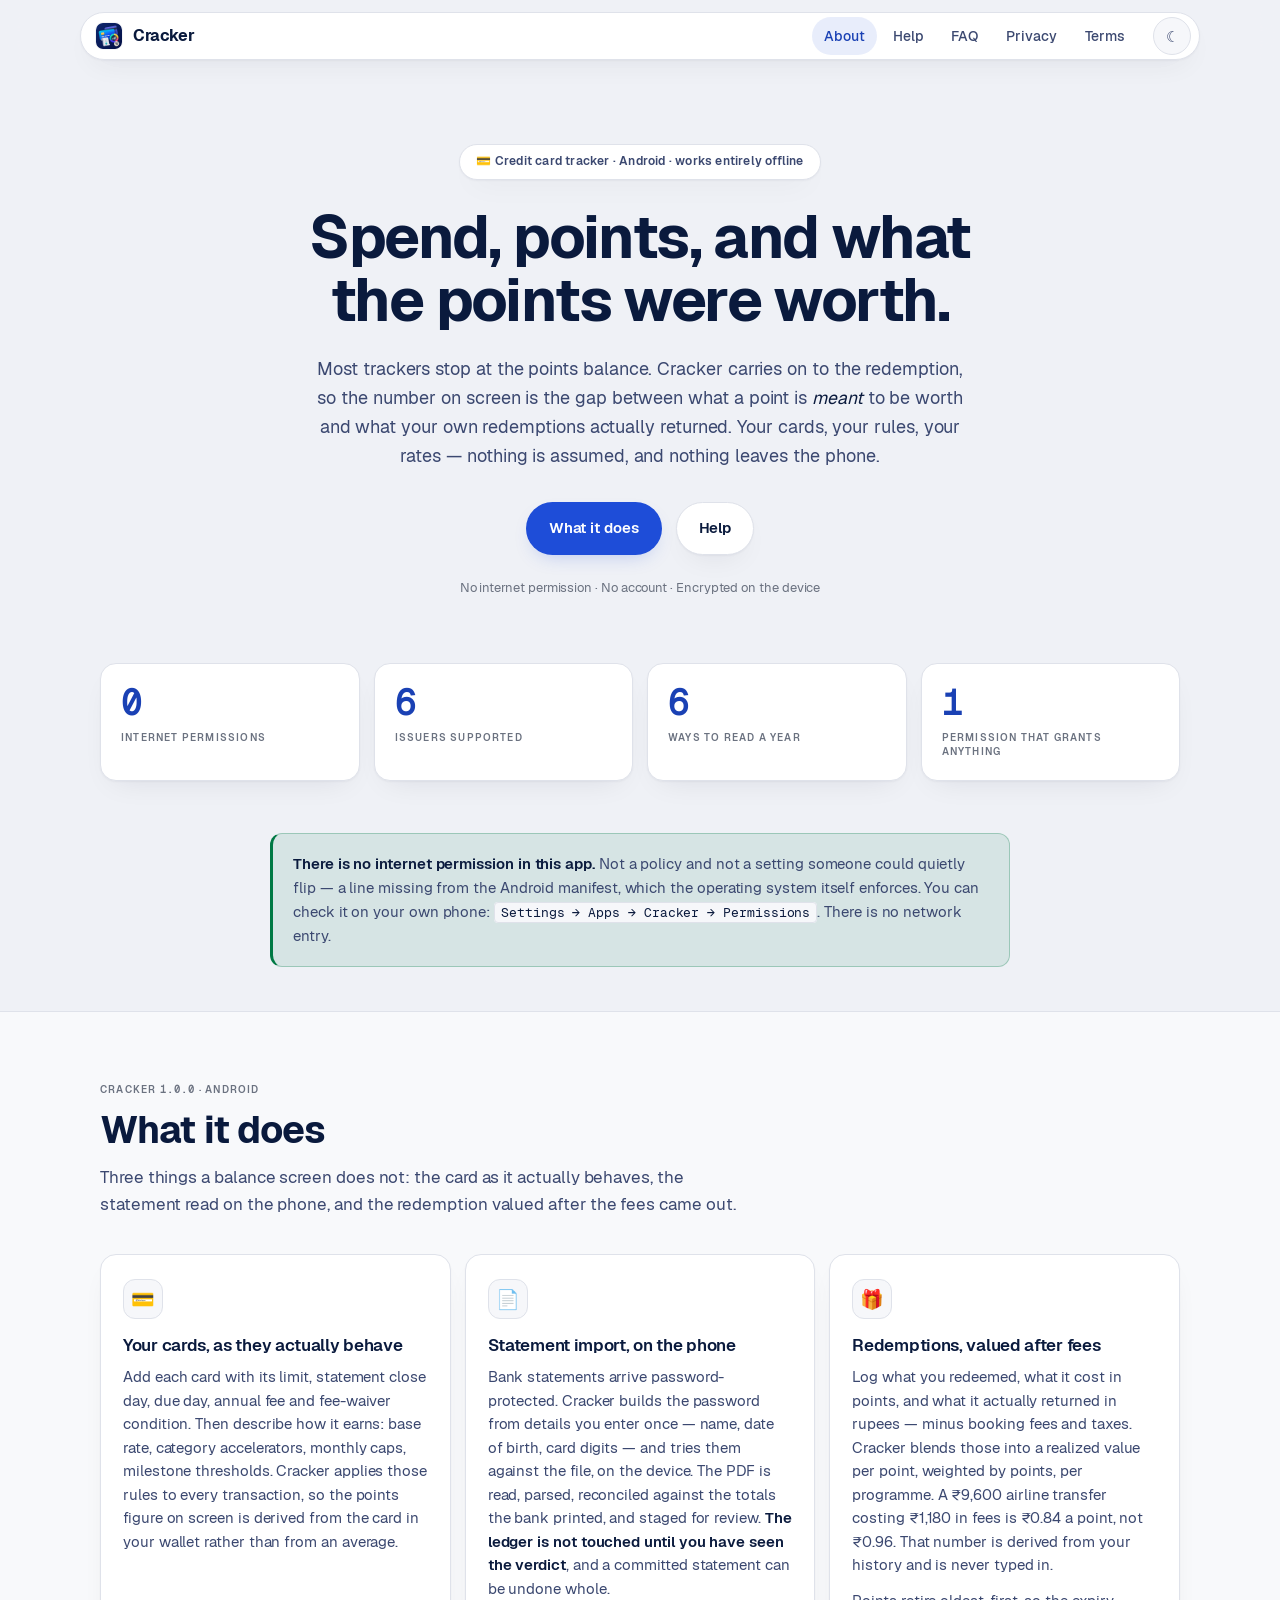
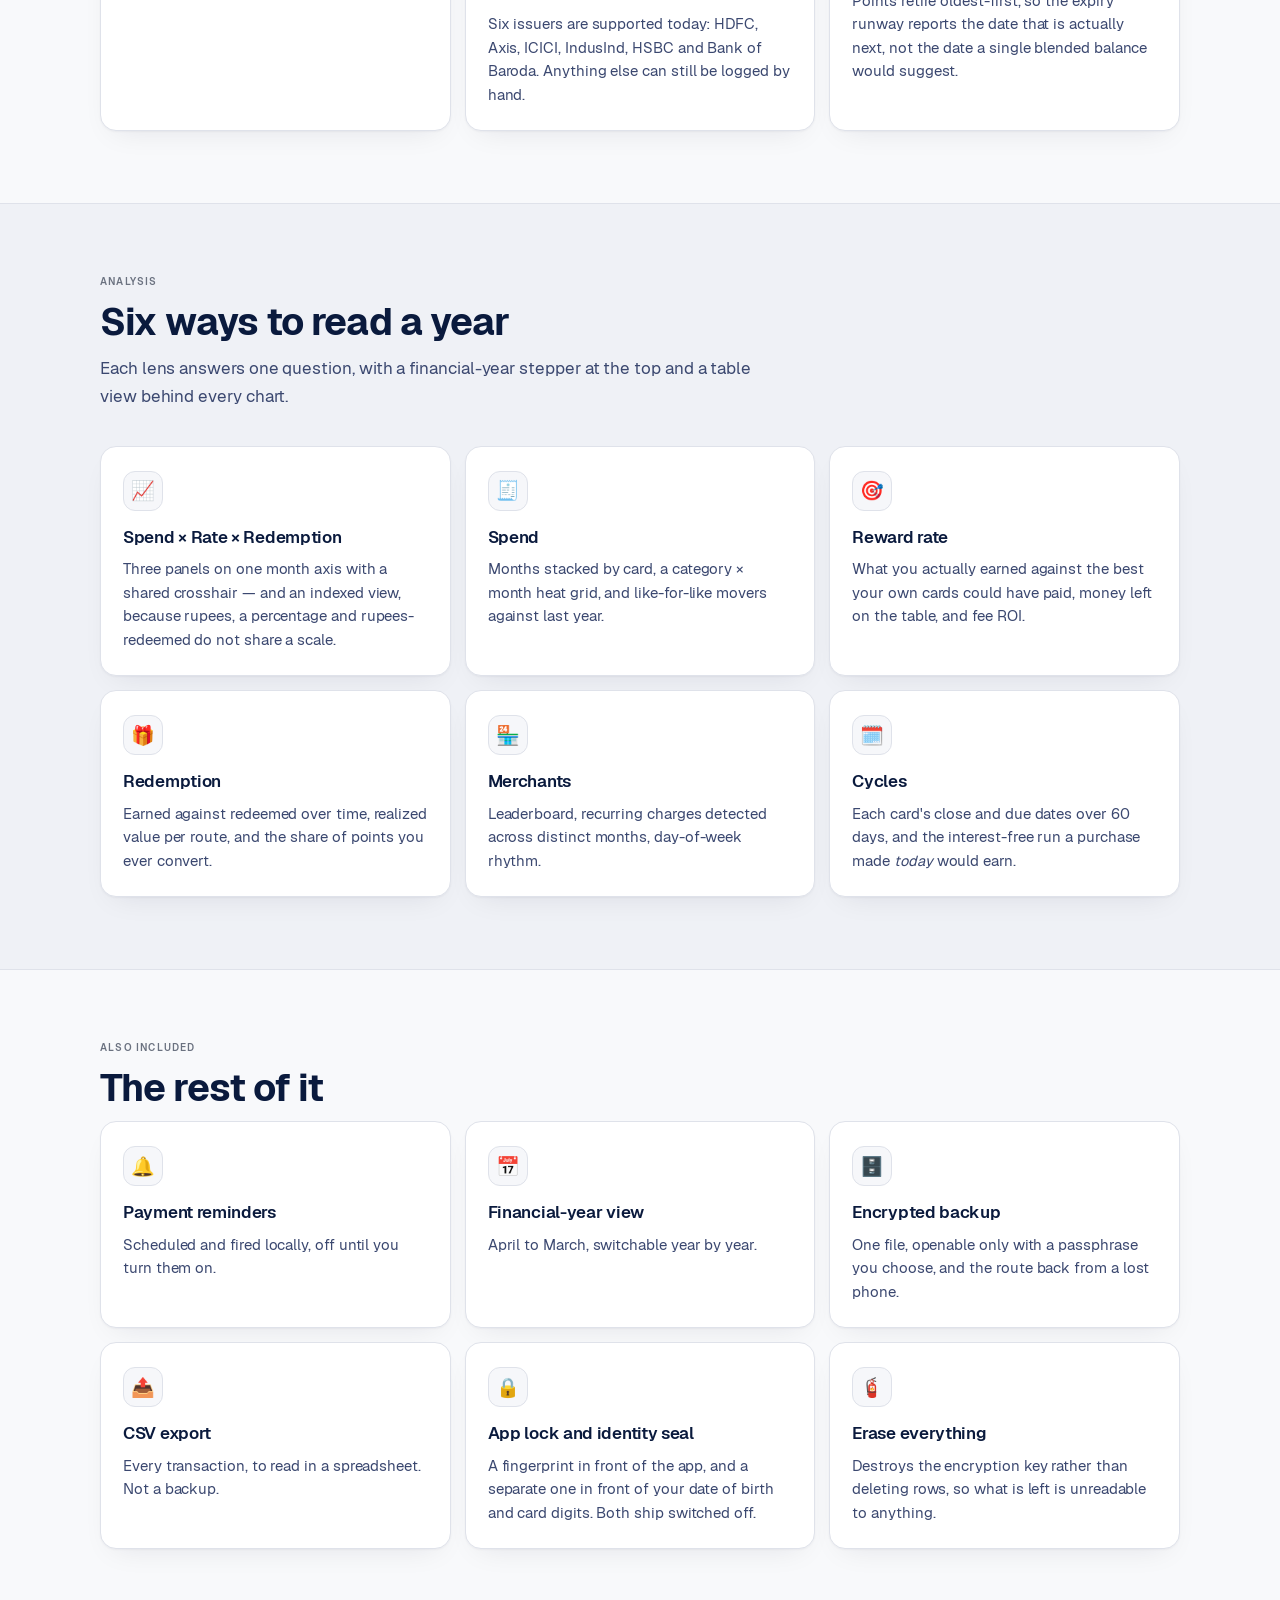
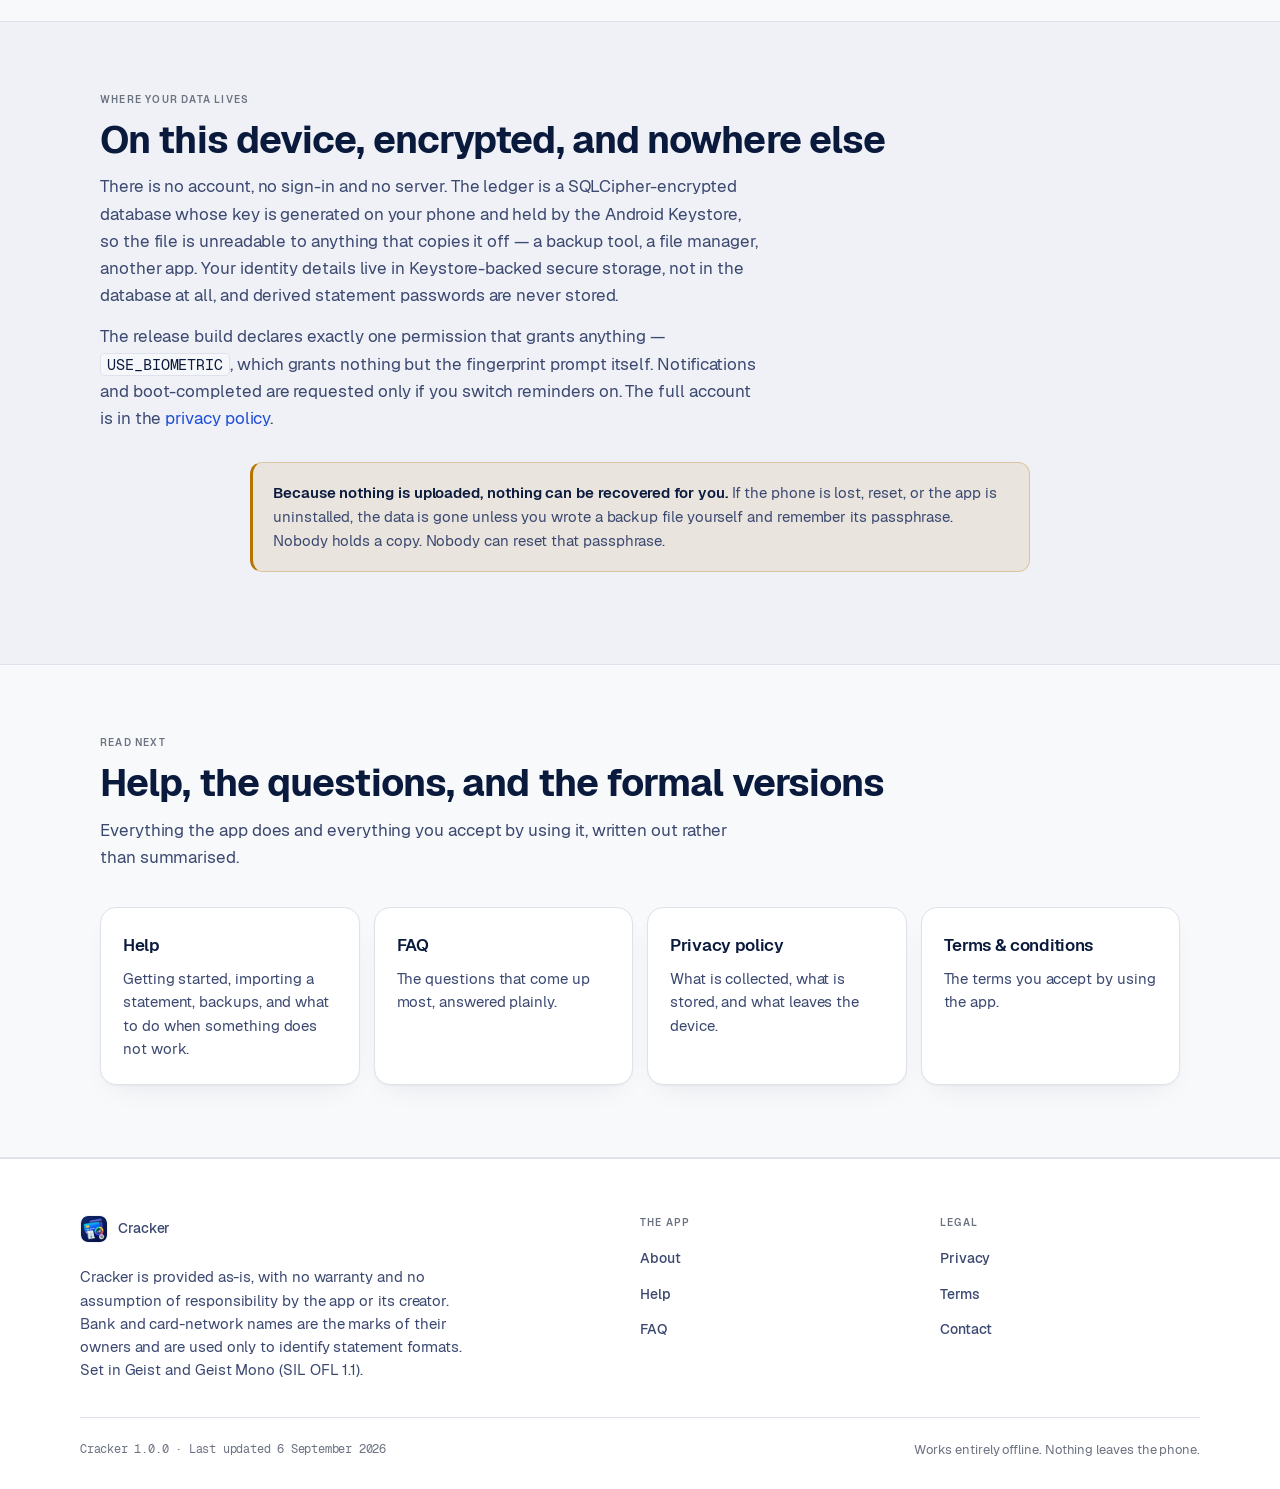
==== commit 1f7f161e: "Remove PAN from every page; rebase canonical URLs to this repo No shipped statement-password rule us" ====
--- a/index.html
+++ b/index.html
@@ -10,14 +10,14 @@
 <meta name="theme-color" content="#080A0F" media="(prefers-color-scheme: dark)">
 
 <meta property="og:type" content="website">
-<meta property="og:url" content="https://sudo-githubuser.github.io/credit_card_tracker_app/">
+<meta property="og:url" content="https://sudo-githubuser.github.io/cc_tracker_legal/">
 <meta property="og:site_name" content="Cracker">
 <meta property="og:title" content="Cracker — credit card tracker">
-<meta property="og:image" content="https://sudo-githubuser.github.io/credit_card_tracker_app/icon.png">
+<meta property="og:image" content="https://sudo-githubuser.github.io/cc_tracker_legal/icon.png">
 <meta property="og:description" content="Spend, points, and what the points were worth. Offline, encrypted on the device, with no internet permission at all.">
 <meta name="twitter:card" content="summary">
 
-<link rel="canonical" href="https://sudo-githubuser.github.io/credit_card_tracker_app/">
+<link rel="canonical" href="https://sudo-githubuser.github.io/cc_tracker_legal/">
 <link rel="icon" type="image/png" href="favicon.png">
 <link rel="apple-touch-icon" href="icon.png">
 <link rel="stylesheet" href="styles.css">
@@ -252,8 +252,8 @@
                     <article class="feature-card">
                         <div class="feature-icon" aria-hidden="true">🔒</div>
                         <h3>App lock and identity seal</h3>
-                        <p>A fingerprint in front of the app, and a separate one in front of your PAN and date of
-                            birth. Both ship switched off.</p>
+                        <p>A fingerprint in front of the app, and a separate one in front of your date of birth
+                            and card digits. Both ship switched off.</p>
                     </article>
 
                     <article class="feature-card">
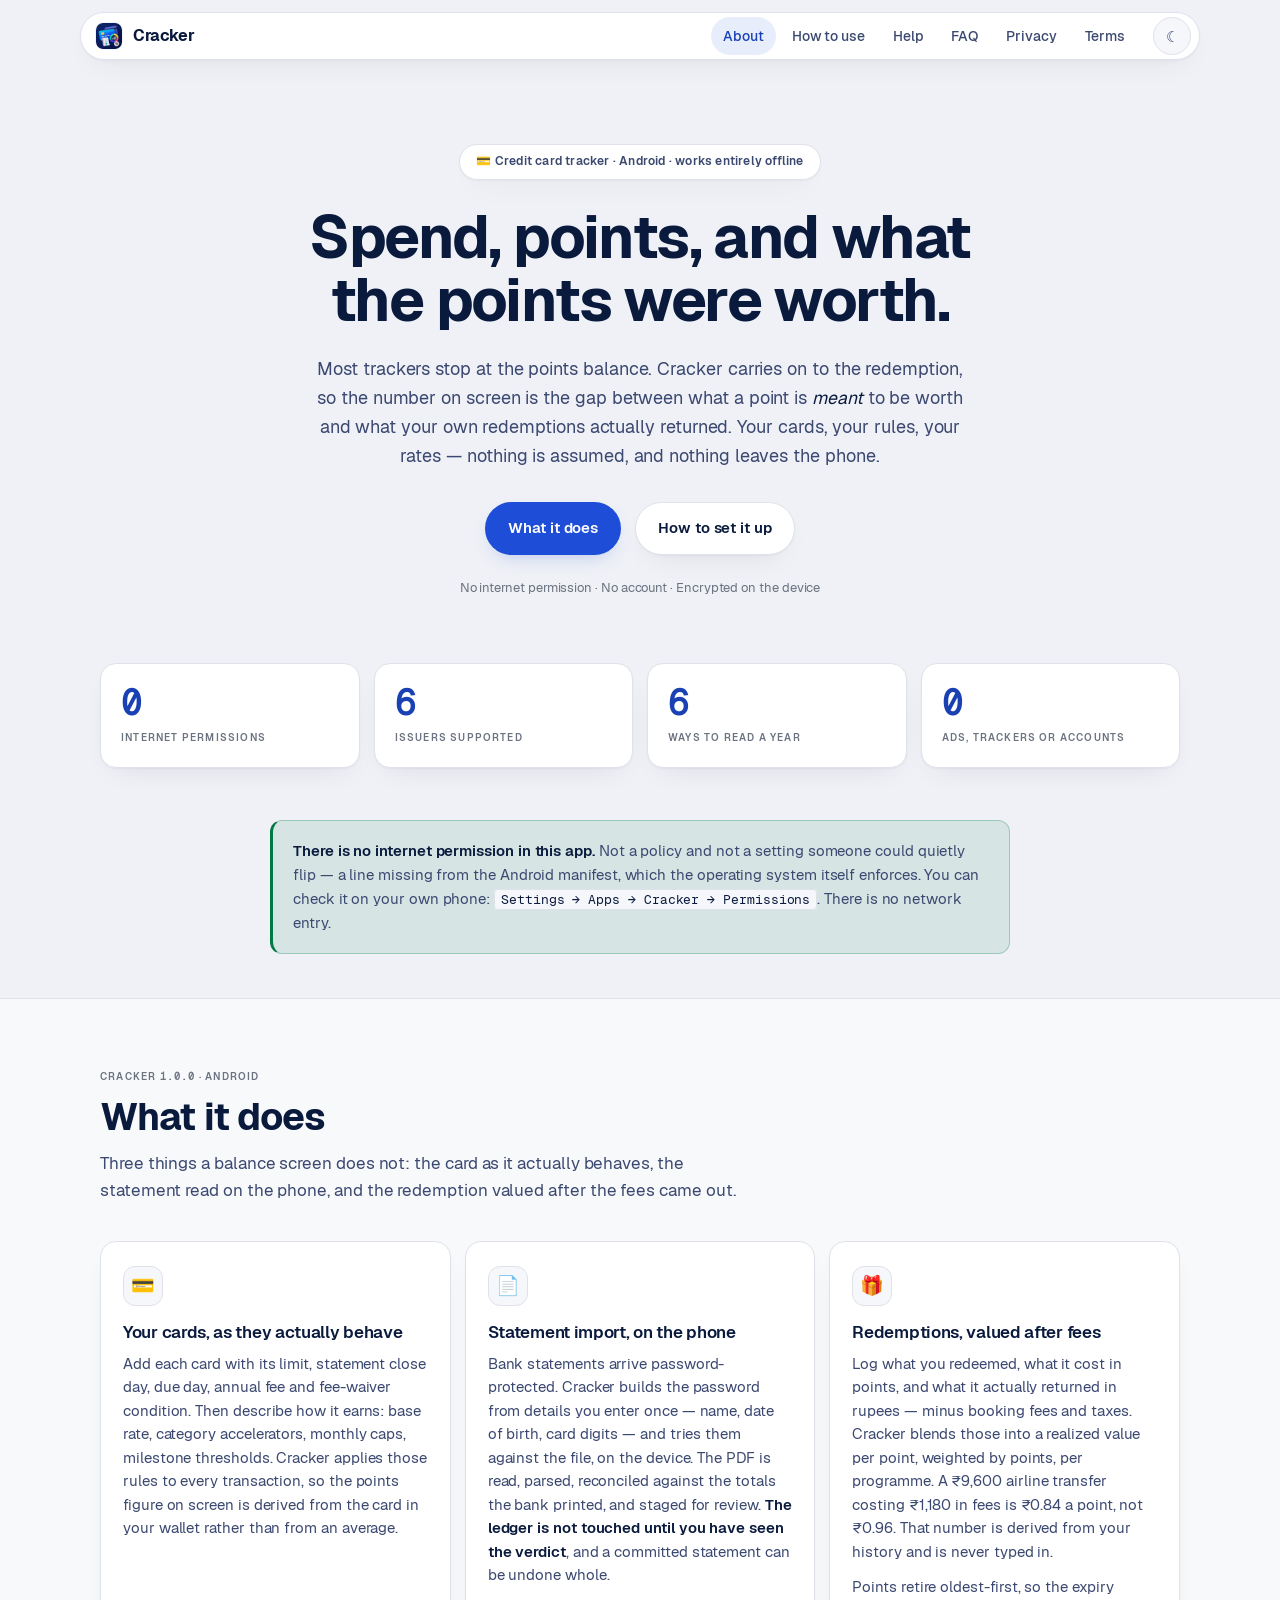
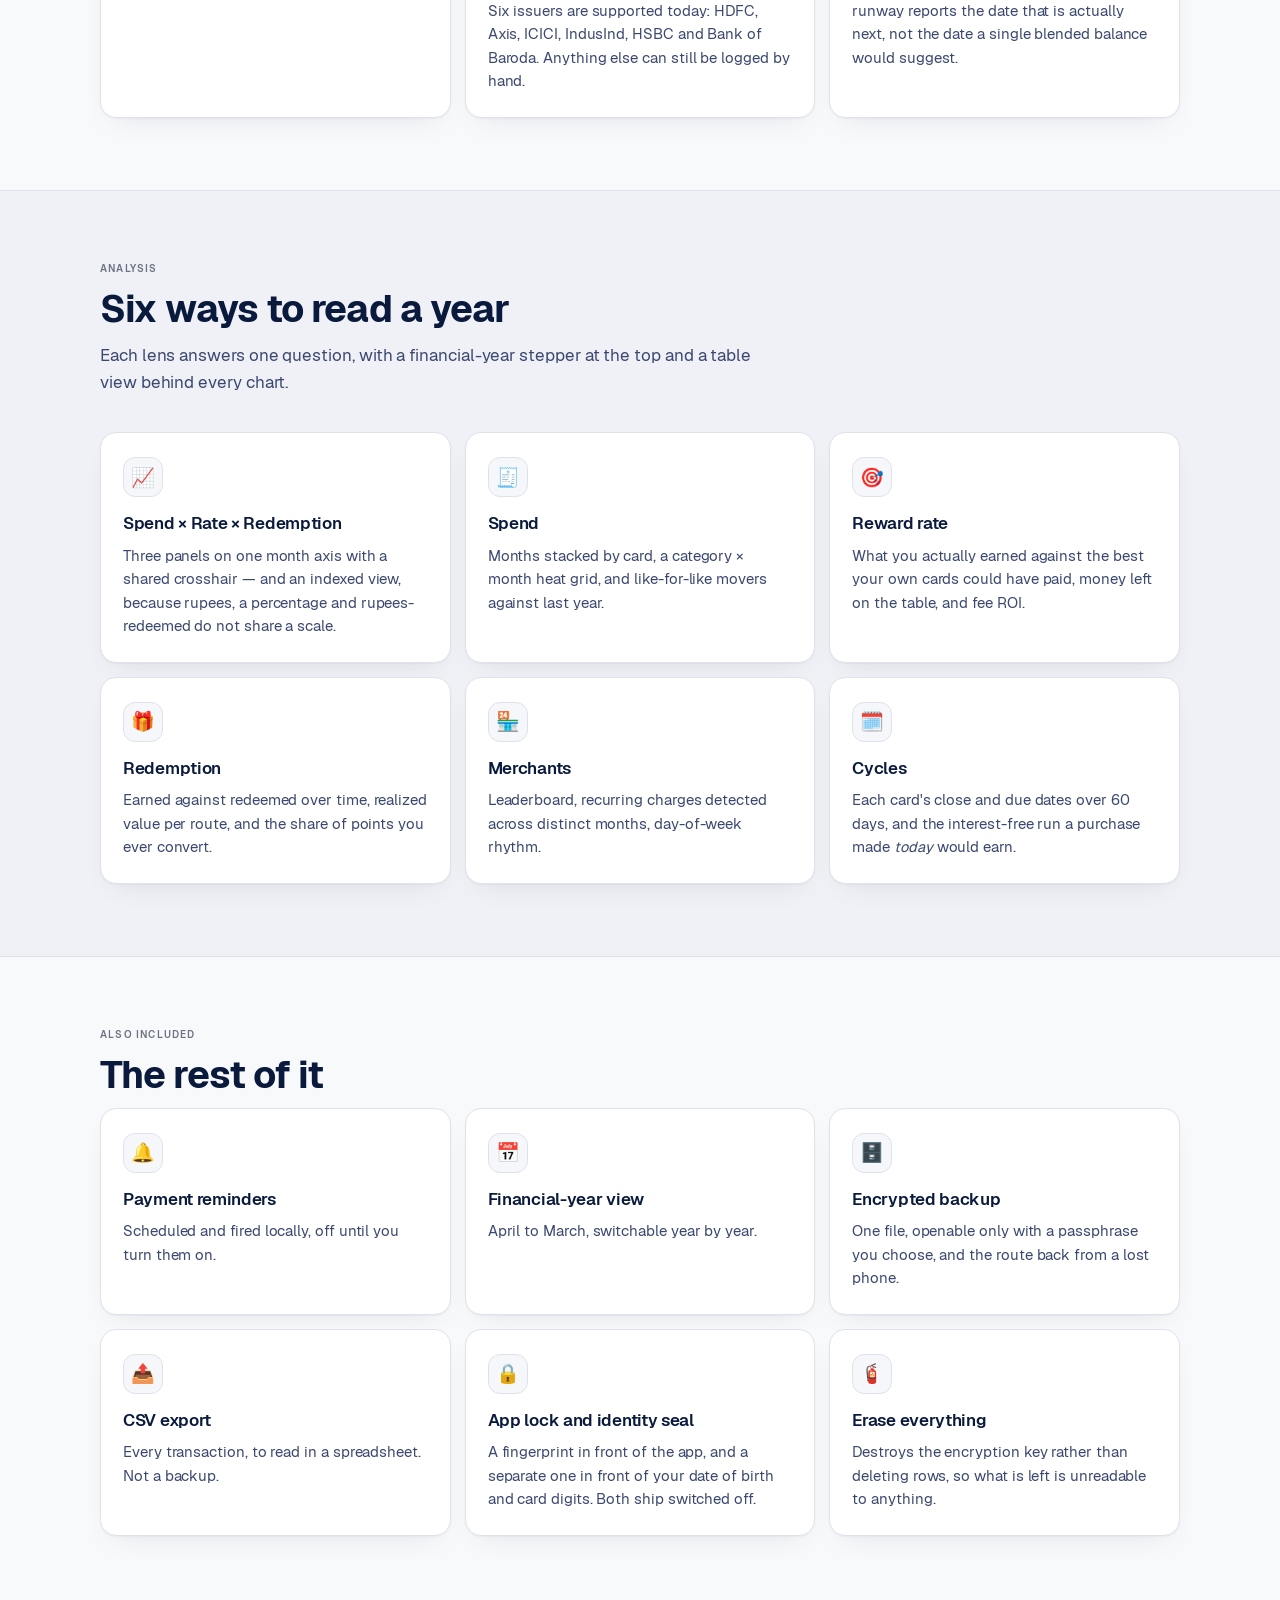
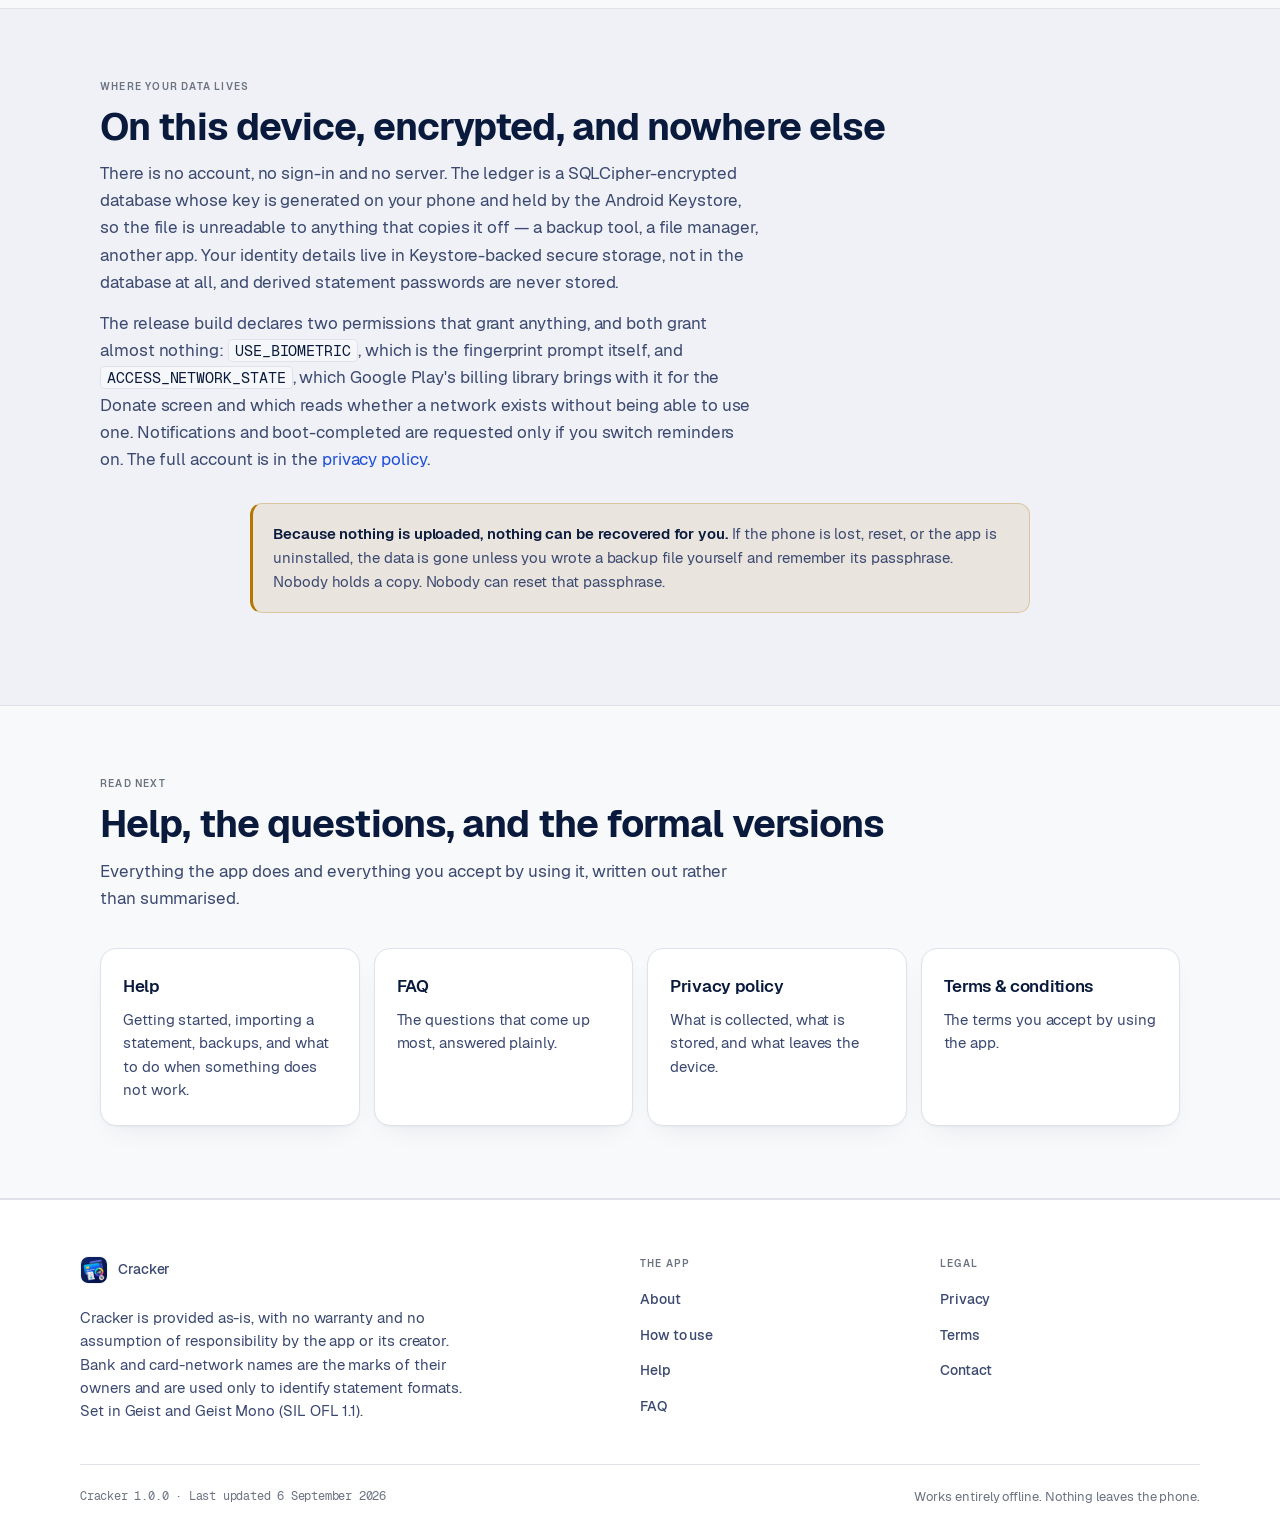
==== commit 009ab5b3: "Add "How to use" — first-time setup, illustrated and animated A new page beside About, Help, FAQ, Pr" ====
--- a/index.html
+++ b/index.html
@@ -51,6 +51,7 @@
             </div>
             <div class="nav-links" id="nav-links">
                 <a href="index.html" class="active" aria-current="page">About</a>
+                <a href="guide.html">How to use</a>
                 <a href="help.html">Help</a>
                 <a href="faq.html">FAQ</a>
                 <a href="privacy.html">Privacy</a>
@@ -71,7 +72,7 @@
             </p>
             <div class="hero-actions">
                 <a class="btn btn-primary" href="#what-it-does">What it does</a>
-                <a class="btn btn-ghost" href="help.html">Help</a>
+                <a class="btn btn-ghost" href="guide.html">How to set it up</a>
             </div>
             <p class="hero-note">No internet permission · No account · Encrypted on the device</p>
         </section>
@@ -92,8 +93,8 @@
                         <div class="stat-label">Ways to read a year</div>
                     </div>
                     <div class="stat">
-                        <div class="stat-number">1</div>
-                        <div class="stat-label">Permission that grants anything</div>
+                        <div class="stat-number">0</div>
+                        <div class="stat-label">Ads, trackers or accounts</div>
                     </div>
                 </div>
             </div>
@@ -281,9 +282,11 @@
                         database at all, and derived statement passwords are never stored.
                     </p>
                     <p>
-                        The release build declares exactly one permission that grants anything —
-                        <span class="mono">USE_BIOMETRIC</span>, which grants nothing but the fingerprint prompt itself.
-                        Notifications and boot-completed are requested only if you switch reminders on.
+                        The release build declares two permissions that grant anything, and both grant almost
+                        nothing: <span class="mono">USE_BIOMETRIC</span>, which is the fingerprint prompt itself, and
+                        <span class="mono">ACCESS_NETWORK_STATE</span>, which Google Play's billing library brings
+                        with it for the Donate screen and which reads whether a network exists without being able to
+                        use one. Notifications and boot-completed are requested only if you switch reminders on.
                         The full account is in the <a href="privacy.html">privacy policy</a>.
                     </p>
                 </div>
@@ -343,6 +346,7 @@
                 <h4>The app</h4>
                 <ul>
                     <li><a href="index.html">About</a></li>
+                    <li><a href="guide.html">How to use</a></li>
                     <li><a href="help.html">Help</a></li>
                     <li><a href="faq.html">FAQ</a></li>
                 </ul>
--- a/styles.css
+++ b/styles.css
@@ -1487,3 +1487,282 @@
     border-radius: var(--r-xs);
     padding: 0 3px;
 }
+
+
+/* ==========================================================================
+   How to use — the figures
+
+   Eight small stages, one per step, drawn as inline SVG so they take the
+   page's own colours in both themes and cost no image file. Each is driven
+   by a single clock: a registered custom property, --k, that one keyframe
+   runs from 0 to 1 over the figure's --dur, on a loop. Every element on the
+   stage places itself on that clock with --s and --e (start and end, as
+   fractions of the loop) and gets back --a, its own 0→1 progress — the same
+   `seg(start, end)` the app's Flutter figures use, so the two stay in step.
+
+   --k's initial value is 1: with no animation running — reduced motion, an
+   old browser, no JS — every figure rests on its finished frame. Motion is
+   added on top of a readable picture, never required for one.
+   ========================================================================== */
+
+@property --k {
+    syntax: '<number>';
+    inherits: true;
+    initial-value: 1;
+}
+
+@keyframes fig-clock {
+    from { --k: 0; }
+    to { --k: 1; }
+}
+
+.guide .step h2 {
+    display: flex;
+    align-items: center;
+    gap: 12px;
+}
+
+.guide .step-n {
+    flex: 0 0 auto;
+    width: 30px;
+    height: 30px;
+    display: grid;
+    place-items: center;
+    border-radius: var(--r-pill);
+    background: var(--accent-soft);
+    border: 1px solid var(--accent-ring);
+    color: var(--accent-strong);
+    font-family: var(--font-mono);
+    font-size: 13px;
+    font-weight: 500;
+    letter-spacing: 0;
+}
+
+.fig {
+    margin: 18px 0 24px;
+}
+
+.fig svg {
+    display: block;
+    width: 100%;
+    max-width: 560px;
+    height: auto;
+    background: var(--bg);
+    border: 1px solid var(--line);
+    border-radius: var(--r-lg);
+    box-shadow: var(--lift);
+    --k: 1;
+}
+
+.fig.is-on svg {
+    animation: fig-clock var(--dur, 7s) linear infinite;
+}
+
+.no-fig-clock .fig svg {
+    animation: none;
+}
+
+@media (prefers-reduced-motion: reduce) {
+    .fig svg {
+        animation: none !important;
+    }
+}
+
+.fig figcaption {
+    max-width: 560px;
+    margin-top: 10px;
+    font-size: 13px;
+    line-height: 1.55;
+    color: var(--muted);
+}
+
+.fig figcaption strong {
+    color: var(--ink-2);
+    font-weight: 600;
+}
+
+/* --- The clock, per element ---------------------------------------------
+   --a  : linear progress through [--s, --e]
+   --ea : the same, eased out (cubic)
+   --eb : eased with a small overshoot, for things that land
+   --p  : a pulse, 0 → 1 → 0 across the segment
+   --b  : progress through an optional second segment [--s2, --e2] — the
+          exit, for something lit for a beat and then handed on. */
+.fig [style*="--s:"] {
+    --a: clamp(0, calc((var(--k) - var(--s)) / (var(--e) - var(--s))), 1);
+    --ea: calc(1 - (1 - var(--a)) * (1 - var(--a)) * (1 - var(--a)));
+    --eb: calc(1 + 2.70158 * (var(--a) - 1) * (var(--a) - 1) * (var(--a) - 1) + 1.70158 * (var(--a) - 1) * (var(--a) - 1));
+    --p: calc(min(var(--a), 1 - var(--a)) * 2);
+    --b: clamp(0, calc((var(--k) - var(--s2, 2)) / (var(--e2, 3) - var(--s2, 2))), 1);
+}
+
+/* --- Movements ----------------------------------------------------------- */
+.fig .rise {
+    opacity: var(--ea);
+    transform: translateY(calc((1 - var(--ea)) * 10px));
+}
+
+.fig .fade {
+    opacity: var(--ea);
+}
+
+.fig .land {
+    opacity: var(--a);
+    transform: translateY(calc((1 - var(--eb)) * 46px));
+}
+
+.fig .slide {
+    opacity: var(--ea);
+    transform: translateX(calc((var(--ea) - 1) * 8px));
+}
+
+.fig .grow-x {
+    transform: scaleX(var(--ea));
+    transform-origin: left center;
+    transform-box: fill-box;
+}
+
+.fig .grow-y {
+    transform: scaleY(var(--ea));
+    transform-origin: center bottom;
+    transform-box: fill-box;
+}
+
+/* Typing: the masked value is uncovered left to right. */
+.fig .reveal {
+    clip-path: inset(0 calc((1 - var(--a)) * 100%) 0 0);
+}
+
+.fig .ph {
+    opacity: clamp(0, calc(1 - var(--a) * 20), 1);
+}
+
+.fig .ring {
+    fill: none;
+    stroke: var(--accent);
+    stroke-width: 1.4;
+    opacity: clamp(0, min(var(--a) * 20, (1 - var(--a)) * 20), 1);
+}
+
+.fig .press,
+.fig .skip {
+    transform: scale(calc(1 - 0.12 * var(--p)));
+    transform-origin: center;
+    transform-box: fill-box;
+}
+
+.fig .skip .pill-rect {
+    fill: var(--surface);
+    stroke: var(--line);
+}
+
+.fig .skip text {
+    fill: color-mix(in srgb, var(--accent) calc(var(--p) * 100%), var(--muted));
+}
+
+/* Lit for a beat: on with --ea, off with --b. */
+.fig .beat {
+    --act: min(var(--ea), 1 - var(--b));
+}
+
+.fig .tile-hi {
+    fill: var(--surface);
+    stroke: var(--accent-ring);
+    opacity: var(--act);
+}
+
+.fig .dot {
+    width: calc(6px + 10px * var(--act));
+    fill: color-mix(in srgb, var(--accent) calc(var(--act) * 100%), var(--line));
+}
+
+/* A switch: the track tints, the thumb slides. */
+.fig .track {
+    fill: color-mix(in srgb, var(--accent) calc(var(--ea) * 100%), var(--surface-2));
+    stroke: color-mix(in srgb, var(--accent) calc(var(--ea) * 100%), var(--line));
+}
+
+.fig .thumb {
+    fill: color-mix(in srgb, #fff calc(var(--ea) * 100%), var(--muted));
+    transform: translateX(calc(var(--ea) * 14px));
+}
+
+.fig .tint,
+.fig .tint2 {
+    stroke: color-mix(in srgb, var(--accent) calc(var(--ea) * 100%), var(--muted));
+}
+
+/* The bell rings on its own beat while taking its colour from the switch. */
+.fig .bell {
+    --sw: clamp(0, calc((var(--k) - 0.30) / 0.16), 1);
+    --psw: calc(min(var(--sw), 1 - var(--sw)) * 2);
+    transform: rotate(calc(var(--psw) * 14deg));
+    transform-origin: 50% 12%;
+    transform-box: fill-box;
+}
+
+.fig .badge {
+    fill: color-mix(in srgb, var(--good) calc(var(--ea) * 100%), var(--warn));
+    stroke: var(--bg);
+    stroke-width: 1.5;
+}
+
+.fig .swap-a { opacity: calc(1 - var(--ea)); }
+.fig .swap-b { opacity: var(--ea); }
+
+.fig .progress {
+    --dn: clamp(0, calc((var(--k) - 0.84) / 0.10), 1);
+    fill: color-mix(in srgb, var(--good) calc(var(--dn) * 100%), var(--accent));
+}
+
+/* --- Surfaces and type ---------------------------------------------------- */
+.fig .t {
+    font-family: var(--font-ui);
+    fill: var(--ink);
+    letter-spacing: -0.1px;
+}
+
+.fig .t.m { font-family: var(--font-mono); letter-spacing: 0; }
+.fig .t.b { font-weight: 700; }
+.fig .t.d { fill: var(--ink-2); }
+.fig .t.w { fill: #fff; }
+.fig .t.good { fill: var(--good); }
+.fig .t.warn { fill: var(--warn); }
+.fig .t.crit { fill: var(--crit); }
+.fig .t.accent { fill: var(--accent); }
+
+.fig .eb {
+    font-family: var(--font-ui);
+    font-size: 7.5px;
+    font-weight: 600;
+    letter-spacing: 0.7px;
+    text-transform: uppercase;
+    fill: var(--muted);
+}
+
+.fig .eb.warn { fill: var(--warn); }
+
+.fig .tile { fill: var(--surface); stroke: var(--line); }
+.fig .tile-2 { fill: var(--surface-2); stroke: var(--line); }
+.fig .tile.warn-edge { stroke: var(--warn-line); }
+.fig .well { fill: var(--surface-2); stroke: var(--line); }
+.fig .face { fill: var(--accent); }
+.fig .fab { fill: var(--accent); }
+.fig .glyph { fill: var(--accent-soft); stroke: var(--accent-ring); }
+
+.fig .pill.good { fill: var(--good-soft); stroke: var(--good-line); }
+.fig .pill.warn { fill: var(--warn-soft); stroke: var(--warn-line); }
+.fig .pill.accent { fill: var(--accent-soft); stroke: var(--accent-ring); }
+.fig .box.warn { fill: var(--warn-soft); stroke: var(--warn-line); }
+
+.fig .ic.good { stroke: var(--good); }
+.fig .ic.warn { stroke: var(--warn); }
+.fig .ic.accent { stroke: var(--accent); }
+.fig .ic.muted { stroke: var(--muted); }
+
+.fig .grow-x.muted { fill: var(--muted); }
+.fig .grow-x.accent { fill: var(--accent); }
+.fig .grow-x.good { fill: var(--good); }
+
+.fig .bar { fill: color-mix(in srgb, var(--accent) 55%, transparent); }
+.fig .bar.now { fill: var(--accent); }
